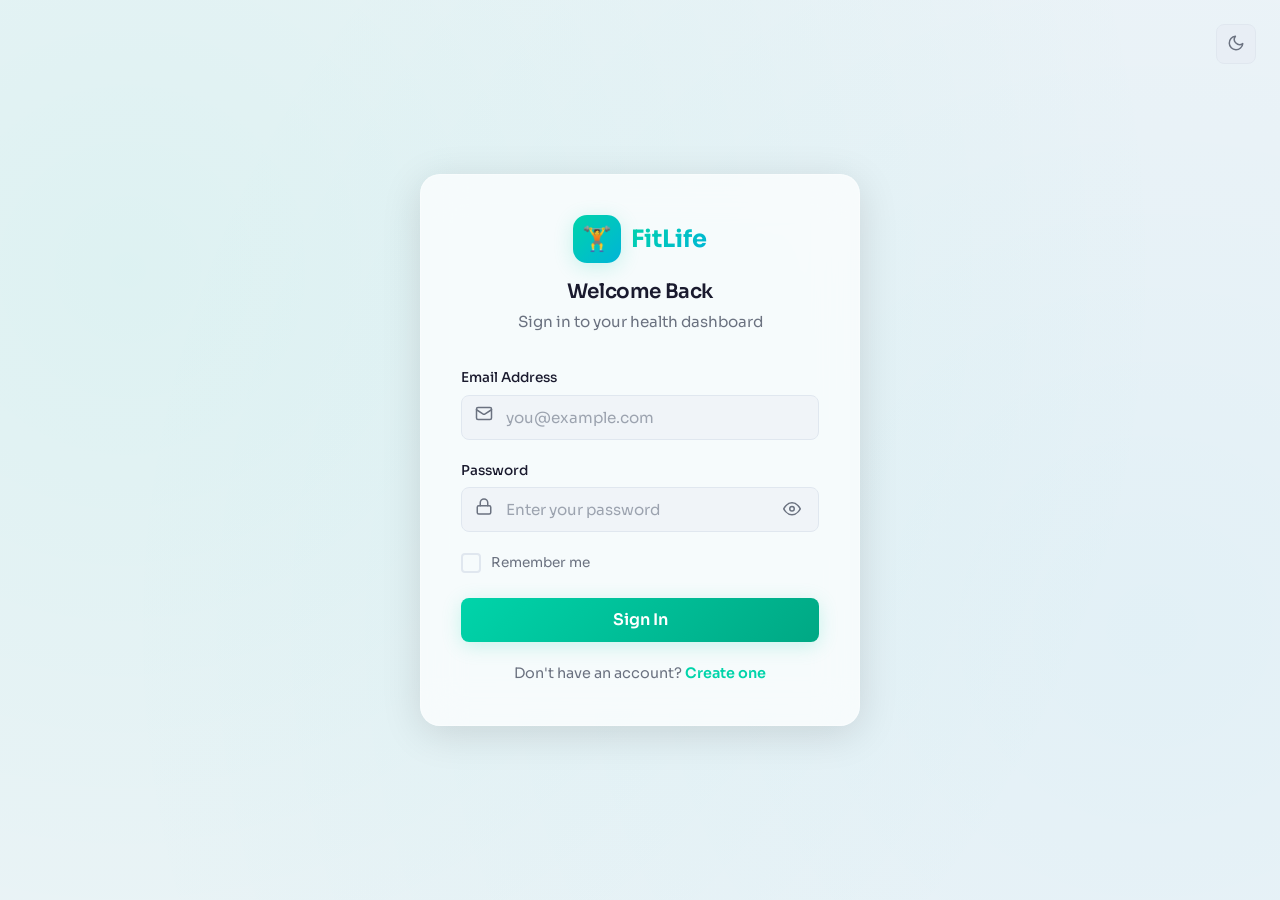
==== ai-planner.html @ e1210d62 "Add FitLife frontend app and Render config" ====
<!DOCTYPE html>
<html lang="en">
<head>
  <meta charset="UTF-8">
  <meta name="viewport" content="width=device-width, initial-scale=1.0">
  <meta name="description" content="FitLife AI Diet Planner — Chat with our AI for personalized diet advice with voice support.">
  <title>AI Planner — FitLife</title>

  <link rel="stylesheet" href="css/main.css">
  <link rel="stylesheet" href="css/components.css">
  <link rel="stylesheet" href="css/forms.css">
  <link rel="stylesheet" href="css/dashboard.css">
  <link rel="stylesheet" href="css/animations.css">
  <link rel="stylesheet" href="css/dark-mode.css">
</head>
<body>
  <div id="sidebar-overlay" class="sidebar-overlay"></div>

  <aside id="sidebar" class="sidebar">
    <a href="dashboard.html" class="sidebar-logo"><div class="sidebar-logo-icon">🏋️</div><span class="sidebar-logo-text">FitLife</span></a>
    <nav class="sidebar-nav">
      <span class="nav-section">Main</span>
      <a href="dashboard.html" class="nav-link"><svg width="20" height="20" viewBox="0 0 24 24" fill="none" stroke="currentColor" stroke-width="2" stroke-linecap="round" stroke-linejoin="round"><rect x="3" y="3" width="7" height="7"/><rect x="14" y="3" width="7" height="7"/><rect x="14" y="14" width="7" height="7"/><rect x="3" y="14" width="7" height="7"/></svg><span class="nav-label">Dashboard</span></a>
      <a href="profile.html" class="nav-link"><svg width="20" height="20" viewBox="0 0 24 24" fill="none" stroke="currentColor" stroke-width="2" stroke-linecap="round" stroke-linejoin="round"><path d="M20 21v-2a4 4 0 0 0-4-4H8a4 4 0 0 0-4 4v2"/><circle cx="12" cy="7" r="4"/></svg><span class="nav-label">Health Profile</span></a>
      <span class="nav-section">Tracking</span>
      <a href="tracker.html" class="nav-link"><svg width="20" height="20" viewBox="0 0 24 24" fill="none" stroke="currentColor" stroke-width="2" stroke-linecap="round" stroke-linejoin="round"><path d="M12 20V10"/><path d="M18 20V4"/><path d="M6 20v-4"/></svg><span class="nav-label">Activity Tracker</span></a>
      <a href="food-scanner.html" class="nav-link"><svg width="20" height="20" viewBox="0 0 24 24" fill="none" stroke="currentColor" stroke-width="2" stroke-linecap="round" stroke-linejoin="round"><circle cx="11" cy="11" r="8"/><path d="m21 21-4.35-4.35"/></svg><span class="nav-label">Food Scanner</span></a>
      <a href="workout.html" class="nav-link"><svg width="20" height="20" viewBox="0 0 24 24" fill="none" stroke="currentColor" stroke-width="2" stroke-linecap="round" stroke-linejoin="round"><path d="M14.4 14.4 9.6 9.6"/><path d="M18.657 21.485a2 2 0 1 1-2.829-2.828l-1.767-1.768a2 2 0 1 1-2.829-2.829l-1.767-1.767a2 2 0 1 1-2.829-2.829L4.869 7.697a2 2 0 1 1 2.828-2.829l1.768 1.768a2 2 0 1 1 2.828 2.829l1.768 1.767a2 2 0 1 1 2.828 2.829l1.768 1.767a2 2 0 0 1 0 2.828z"/></svg><span class="nav-label">Workout</span></a>
      <span class="nav-section">Intelligence</span>
      <a href="recommendations.html" class="nav-link"><svg width="20" height="20" viewBox="0 0 24 24" fill="none" stroke="currentColor" stroke-width="2" stroke-linecap="round" stroke-linejoin="round"><polygon points="12 2 15.09 8.26 22 9.27 17 14.14 18.18 21.02 12 17.77 5.82 21.02 7 14.14 2 9.27 8.91 8.26 12 2"/></svg><span class="nav-label">Recommendations</span></a>
      <a href="ai-planner.html" class="nav-link active"><svg width="20" height="20" viewBox="0 0 24 24" fill="none" stroke="currentColor" stroke-width="2" stroke-linecap="round" stroke-linejoin="round"><path d="M12 8V4H8"/><rect x="8" y="2" width="8" height="4" rx="1" ry="1"/><path d="M16 4v4"/><path d="M6 10v10a2 2 0 0 0 2 2h8a2 2 0 0 0 2-2V10"/><path d="M4 10h16"/><path d="M10 14h4"/><path d="M10 18h4"/></svg><span class="nav-label">AI Planner</span></a>
      <a href="progress.html" class="nav-link"><svg width="20" height="20" viewBox="0 0 24 24" fill="none" stroke="currentColor" stroke-width="2" stroke-linecap="round" stroke-linejoin="round"><line x1="12" y1="20" x2="12" y2="10"/><line x1="18" y1="20" x2="18" y2="4"/><line x1="6" y1="20" x2="6" y2="16"/></svg><span class="nav-label">Progress</span></a>
      <span class="nav-section">Connect</span>
      <a href="trainers.html" class="nav-link"><svg width="20" height="20" viewBox="0 0 24 24" fill="none" stroke="currentColor" stroke-width="2" stroke-linecap="round" stroke-linejoin="round"><path d="M16 21v-2a4 4 0 0 0-4-4H6a4 4 0 0 0-4 4v2"/><circle cx="9" cy="7" r="4"/><path d="M22 21v-2a4 4 0 0 0-3-3.87"/><path d="M16 3.13a4 4 0 0 1 0 7.75"/></svg><span class="nav-label">Trainers</span></a>
      <a href="doctors.html" class="nav-link"><svg width="20" height="20" viewBox="0 0 24 24" fill="none" stroke="currentColor" stroke-width="2" stroke-linecap="round" stroke-linejoin="round"><path d="M22 12h-4l-3 9L9 3l-3 9H2"/></svg><span class="nav-label">Doctors</span></a>
      <a href="reminders.html" class="nav-link"><svg width="20" height="20" viewBox="0 0 24 24" fill="none" stroke="currentColor" stroke-width="2" stroke-linecap="round" stroke-linejoin="round"><path d="M6 8a6 6 0 0 1 12 0c0 7 3 9 3 9H3s3-2 3-9"/><path d="M10.3 21a1.94 1.94 0 0 0 3.4 0"/></svg><span class="nav-label">Reminders</span></a>
    </nav>
    <div class="sidebar-user" id="sidebar-user">
      <div class="avatar" id="user-avatar">U</div>
      <div class="sidebar-user-info"><div class="sidebar-user-name" id="user-name">User</div><div class="sidebar-user-email" id="user-email">user@email.com</div></div>
      <button id="logout-btn" class="sidebar-logout" data-tooltip="Logout" aria-label="Logout"><svg width="18" height="18" viewBox="0 0 24 24" fill="none" stroke="currentColor" stroke-width="2" stroke-linecap="round" stroke-linejoin="round"><path d="M9 21H5a2 2 0 0 1-2-2V5a2 2 0 0 1 2-2h4"/><polyline points="16 17 21 12 16 7"/><line x1="21" y1="12" x2="9" y2="12"/></svg></button>
    </div>
  </aside>

  <div class="main-wrap">
    <header class="topbar">
      <div class="topbar-left">
        <button id="hamburger" class="hamburger" aria-label="Toggle menu"><svg width="22" height="22" viewBox="0 0 24 24" fill="none" stroke="currentColor" stroke-width="2" stroke-linecap="round" stroke-linejoin="round"><line x1="3" y1="12" x2="21" y2="12"/><line x1="3" y1="6" x2="21" y2="6"/><line x1="3" y1="18" x2="21" y2="18"/></svg></button>
        <h2 class="topbar-title">🤖 AI Diet Planner</h2>
      </div>
      <div class="topbar-right">
        <label class="checkbox-wrap" style="font-size: 0.85rem; color: var(--text-muted);">
          <input type="checkbox" id="voice-output-toggle">
          <span class="checkmark"></span>
          🔊 Voice Output
        </label>
        <button id="theme-toggle" class="btn-icon" data-tooltip="Dark Mode" aria-label="Toggle theme"><svg width="18" height="18" viewBox="0 0 24 24" fill="none" stroke="currentColor" stroke-width="2" stroke-linecap="round" stroke-linejoin="round"><path d="M21 12.79A9 9 0 1 1 11.21 3 7 7 0 0 0 21 12.79z"/></svg></button>
      </div>
    </header>

    <main class="page-content" style="display: flex; flex-direction: column; height: calc(100vh - 72px);">
      <!-- Chat Messages -->
      <div class="chat-container" id="chat-container" style="flex: 1; overflow-y: auto; padding-bottom: 16px;">
        <!-- Welcome Message -->
        <div class="chat-bubble chat-ai animate-fade-in-up">
          <div class="chat-avatar">🤖</div>
          <div class="chat-content">
            <div class="chat-text">
              Hi! I'm your AI Diet Planner. Ask me anything about nutrition, meal plans, or healthy eating. I can help you create personalized diet plans based on your health profile! 🥗
            </div>
            <div class="chat-time">Just now</div>
          </div>
        </div>
      </div>

      <!-- Typing Indicator -->
      <div class="chat-bubble chat-ai" id="typing-indicator" style="display: none;">
        <div class="chat-avatar">🤖</div>
        <div class="chat-content">
          <div class="typing-dots">
            <span></span><span></span><span></span>
          </div>
        </div>
      </div>

      <!-- Input Area -->
      <div class="chat-input-area">
        <div class="card" style="margin: 0;">
          <div class="card-body" style="display: flex; gap: 12px; align-items: center; padding: 16px 20px;">
            <button id="mic-btn" class="btn-icon" aria-label="Voice input" data-tooltip="Voice Input" style="flex-shrink: 0;">
              <svg width="18" height="18" viewBox="0 0 24 24" fill="none" stroke="currentColor" stroke-width="2" stroke-linecap="round" stroke-linejoin="round"><path d="M12 2a3 3 0 0 0-3 3v7a3 3 0 0 0 6 0V5a3 3 0 0 0-3-3Z"/><path d="M19 10v2a7 7 0 0 1-14 0v-2"/><line x1="12" y1="19" x2="12" y2="22"/></svg>
            </button>
            <input type="text" id="chat-input" class="form-input" placeholder="Ask about diet plans, nutrition, or healthy meals..." style="flex: 1; margin: 0;">
            <button id="send-btn" class="btn btn-primary btn-sm" style="flex-shrink: 0;">
              <svg width="16" height="16" viewBox="0 0 24 24" fill="none" stroke="currentColor" stroke-width="2" stroke-linecap="round" stroke-linejoin="round"><line x1="22" y1="2" x2="11" y2="13"/><polygon points="22 2 15 22 11 13 2 9 22 2"/></svg>
              Send
            </button>
          </div>
        </div>
      </div>
    </main>
  </div>

  <script src="js/config.js"></script>
  <script src="js/auth-guard.js"></script>
  <script src="js/utils.js"></script>
  <script src="js/toast.js"></script>
  <script src="js/api.js"></script>
  <script src="js/dark-mode.js"></script>
  <script src="js/dashboard.js"></script>
  <script src="js/ai-planner.js"></script>
</body>
</html>
---- css/main.css ----
/* ──────────────────────────────────────────────────
   main.css — Global Design Tokens, Reset, Typography
   ────────────────────────────────────────────────── */

/* ─── Google Fonts ─── */
@import url('https://fonts.googleapis.com/css2?family=Sora:wght@300;400;500;600;700&family=DM+Mono:wght@400;500&display=swap');

/* ─── CSS Variables (Light Mode) ─── */
:root {
  /* Core Colors */
  --bg:             #f0f4f8;
  --bg-alt:         #e8eef5;
  --card:           #ffffff;
  --card-hover:     #f8fbff;
  --text:           #1a1a2e;
  --text-muted:     #6b7280;
  --text-light:     #9ca3af;

  /* Accent Colors */
  --accent:         #00d4aa;
  --accent-hover:   #00b894;
  --accent-dark:    #00a884;
  --accent-glow:    rgba(0, 212, 170, 0.25);
  --accent-subtle:  rgba(0, 212, 170, 0.08);

  /* Semantic Colors */
  --danger:         #ff6b6b;
  --danger-bg:      rgba(255, 107, 107, 0.1);
  --warning:        #ffd93d;
  --warning-bg:     rgba(255, 217, 61, 0.1);
  --success:        #6bcb77;
  --success-bg:     rgba(107, 203, 119, 0.1);
  --info:           #4ea8de;
  --info-bg:        rgba(78, 168, 222, 0.1);

  /* Borders & Shadows */
  --border:         #e0e7ef;
  --border-light:   #f0f3f7;
  --shadow-sm:      0 2px 8px rgba(0, 0, 0, 0.04);
  --shadow:         0 4px 24px rgba(0, 0, 0, 0.07);
  --shadow-lg:      0 8px 40px rgba(0, 0, 0, 0.12);
  --shadow-accent:  0 4px 20px rgba(0, 212, 170, 0.2);

  /* Glass Effect */
  --glass-bg:       rgba(255, 255, 255, 0.7);
  --glass-border:   rgba(255, 255, 255, 0.3);
  --glass-blur:     12px;

  /* Typography */
  --font-main:      'Sora', -apple-system, BlinkMacSystemFont, 'Segoe UI', Roboto, sans-serif;
  --font-mono:      'DM Mono', 'Fira Code', 'Consolas', monospace;

  /* Spacing */
  --radius:         14px;
  --radius-sm:      8px;
  --radius-lg:      20px;
  --radius-full:    9999px;

  /* Layout */
  --sidebar-w:      260px;
  --sidebar-collapsed-w: 72px;
  --header-h:       64px;
  --page-max-w:     1400px;

  /* Transitions */
  --transition:     all 0.3s cubic-bezier(0.4, 0, 0.2, 1);
  --transition-fast: all 0.15s ease;
  --transition-slow: all 0.5s cubic-bezier(0.4, 0, 0.2, 1);
}

/* ─── Dark Mode Overrides ─── */
[data-theme="dark"] {
  --bg:             #0d0d1a;
  --bg-alt:         #12122a;
  --card:           #1a1a2e;
  --card-hover:     #22223a;
  --text:           #e8eaf6;
  --text-muted:     #8888aa;
  --text-light:     #5a5a7a;
  --border:         #2a2a45;
  --border-light:   #1e1e38;
  --shadow-sm:      0 2px 8px rgba(0, 0, 0, 0.2);
  --shadow:         0 4px 24px rgba(0, 0, 0, 0.4);
  --shadow-lg:      0 8px 40px rgba(0, 0, 0, 0.5);
  --glass-bg:       rgba(26, 26, 46, 0.7);
  --glass-border:   rgba(42, 42, 69, 0.5);
}

/* ─── Reset ─── */
*,
*::before,
*::after {
  box-sizing: border-box;
  margin: 0;
  padding: 0;
}

html {
  scroll-behavior: smooth;
  -webkit-font-smoothing: antialiased;
  -moz-osx-font-smoothing: grayscale;
}

body {
  font-family: var(--font-main);
  background: var(--bg);
  color: var(--text);
  line-height: 1.6;
  font-size: 15px;
  min-height: 100vh;
  overflow-x: hidden;
  transition: background 0.3s ease, color 0.3s ease;
}

/* ─── Typography ─── */
h1, h2, h3, h4, h5, h6 {
  font-weight: 600;
  line-height: 1.3;
  color: var(--text);
}

h1 { font-size: 2rem; letter-spacing: -0.02em; }
h2 { font-size: 1.5rem; letter-spacing: -0.01em; }
h3 { font-size: 1.25rem; }
h4 { font-size: 1.1rem; }
h5 { font-size: 0.95rem; }
h6 { font-size: 0.85rem; text-transform: uppercase; letter-spacing: 0.05em; color: var(--text-muted); }

p {
  color: var(--text-muted);
  line-height: 1.7;
}

a {
  color: var(--accent);
  text-decoration: none;
  transition: var(--transition-fast);
}

a:hover {
  color: var(--accent-hover);
}

strong { font-weight: 600; }

small {
  font-size: 0.85em;
  color: var(--text-muted);
}

code {
  font-family: var(--font-mono);
  font-size: 0.9em;
  background: var(--bg-alt);
  padding: 2px 6px;
  border-radius: 4px;
}

/* ─── Links ─── */
img { max-width: 100%; height: auto; display: block; }
ul, ol { list-style: none; }

/* ─── Selection ─── */
::selection {
  background: var(--accent);
  color: #fff;
}

/* ─── Scrollbar ─── */
::-webkit-scrollbar {
  width: 6px;
  height: 6px;
}

::-webkit-scrollbar-track {
  background: transparent;
}

::-webkit-scrollbar-thumb {
  background: var(--border);
  border-radius: 3px;
}

::-webkit-scrollbar-thumb:hover {
  background: var(--text-muted);
}

/* ─── Utility Classes ─── */
.text-center { text-align: center; }
.text-right { text-align: right; }
.text-muted { color: var(--text-muted) !important; }
.text-accent { color: var(--accent) !important; }
.text-danger { color: var(--danger) !important; }
.text-success { color: var(--success) !important; }
.text-warning { color: var(--warning) !important; }

.font-mono { font-family: var(--font-mono); }
.font-bold { font-weight: 600; }
.font-light { font-weight: 300; }

.mt-1 { margin-top: 8px; }
.mt-2 { margin-top: 16px; }
.mt-3 { margin-top: 24px; }
.mt-4 { margin-top: 32px; }
.mb-1 { margin-bottom: 8px; }
.mb-2 { margin-bottom: 16px; }
.mb-3 { margin-bottom: 24px; }
.mb-4 { margin-bottom: 32px; }

.gap-1 { gap: 8px; }
.gap-2 { gap: 16px; }
.gap-3 { gap: 24px; }

.flex { display: flex; }
.flex-col { flex-direction: column; }
.items-center { align-items: center; }
.justify-between { justify-content: space-between; }
.justify-center { justify-content: center; }
.flex-wrap { flex-wrap: wrap; }
.flex-1 { flex: 1; }

.grid { display: grid; }
.grid-2 { grid-template-columns: repeat(2, 1fr); }
.grid-3 { grid-template-columns: repeat(3, 1fr); }
.grid-4 { grid-template-columns: repeat(4, 1fr); }

.hidden { display: none !important; }
.sr-only {
  position: absolute;
  width: 1px;
  height: 1px;
  overflow: hidden;
  clip: rect(0, 0, 0, 0);
  white-space: nowrap;
  border: 0;
}

/* ─── Focus Visible ─── */
:focus-visible {
  outline: 2px solid var(--accent);
  outline-offset: 2px;
}

/* ─── Responsive Helpers ─── */
@media (max-width: 768px) {
  .hide-mobile { display: none !important; }
  .grid-2, .grid-3, .grid-4 { grid-template-columns: 1fr; }
}

@media (min-width: 769px) {
  .hide-desktop { display: none !important; }
}
---- css/components.css ----
/* ──────────────────────────────────────────────────
   components.css — Reusable UI Components
   ────────────────────────────────────────────────── */

/* ═══════════  CARDS  ═══════════ */
.card {
  background: var(--card);
  border: 1px solid var(--border);
  border-radius: var(--radius);
  box-shadow: var(--shadow-sm);
  transition: var(--transition);
  overflow: hidden;
}

.card:hover {
  box-shadow: var(--shadow);
  border-color: var(--accent);
}

.card-header {
  display: flex;
  align-items: center;
  justify-content: space-between;
  padding: 20px 24px 0;
}

.card-title {
  font-size: 0.85rem;
  font-weight: 500;
  color: var(--text-muted);
  text-transform: uppercase;
  letter-spacing: 0.05em;
}

.card-body {
  padding: 16px 24px 24px;
}

.card-footer {
  padding: 16px 24px;
  border-top: 1px solid var(--border);
  background: var(--bg-alt);
}

/* Stat Card */
.stat-card {
  padding: 24px;
  display: flex;
  flex-direction: column;
  gap: 8px;
}

.stat-card .stat-label {
  font-size: 0.8rem;
  font-weight: 500;
  color: var(--text-muted);
  text-transform: uppercase;
  letter-spacing: 0.05em;
}

.stat-card .stat-value {
  font-size: 2rem;
  font-weight: 700;
  line-height: 1.1;
  background: linear-gradient(135deg, var(--accent), var(--accent-dark));
  -webkit-background-clip: text;
  -webkit-text-fill-color: transparent;
  background-clip: text;
}

.stat-card .stat-sub {
  font-size: 0.85rem;
  color: var(--text-muted);
}

/* Glass Card */
.card-glass {
  background: var(--glass-bg);
  backdrop-filter: blur(var(--glass-blur));
  -webkit-backdrop-filter: blur(var(--glass-blur));
  border: 1px solid var(--glass-border);
}

/* Gradient Card */
.card-gradient {
  background: linear-gradient(135deg, var(--accent) 0%, #00b4d8 100%);
  color: #fff;
  border: none;
}

.card-gradient .stat-value {
  background: none;
  -webkit-text-fill-color: #fff;
  color: #fff;
}

.card-gradient .stat-label,
.card-gradient .stat-sub,
.card-gradient .card-title {
  color: rgba(255, 255, 255, 0.85);
}

/* ═══════════  BUTTONS  ═══════════ */
.btn {
  display: inline-flex;
  align-items: center;
  justify-content: center;
  gap: 8px;
  padding: 12px 24px;
  font-family: var(--font-main);
  font-size: 0.9rem;
  font-weight: 500;
  border: none;
  border-radius: var(--radius-sm);
  cursor: pointer;
  transition: var(--transition);
  white-space: nowrap;
  text-decoration: none;
  line-height: 1;
  position: relative;
  overflow: hidden;
}

.btn:active {
  transform: scale(0.97);
}

.btn:disabled {
  opacity: 0.6;
  cursor: not-allowed;
  transform: none;
}

/* Primary */
.btn-primary {
  background: linear-gradient(135deg, var(--accent) 0%, var(--accent-dark) 100%);
  color: #fff;
  box-shadow: var(--shadow-accent);
}

.btn-primary:hover:not(:disabled) {
  box-shadow: 0 6px 28px rgba(0, 212, 170, 0.35);
  transform: translateY(-2px);
}

/* Ghost */
.btn-ghost {
  background: transparent;
  color: var(--text);
  border: 1px solid var(--border);
}

.btn-ghost:hover:not(:disabled) {
  background: var(--bg-alt);
  border-color: var(--accent);
  color: var(--accent);
}

/* Danger */
.btn-danger {
  background: var(--danger);
  color: #fff;
}

.btn-danger:hover:not(:disabled) {
  background: #e55a5a;
  transform: translateY(-2px);
}

/* Success */
.btn-success {
  background: var(--success);
  color: #fff;
}

/* Outline */
.btn-outline {
  background: transparent;
  color: var(--accent);
  border: 1.5px solid var(--accent);
}

.btn-outline:hover:not(:disabled) {
  background: var(--accent);
  color: #fff;
}

/* Icon Button */
.btn-icon {
  width: 40px;
  height: 40px;
  padding: 0;
  border-radius: var(--radius-sm);
  background: var(--bg-alt);
  color: var(--text-muted);
  border: 1px solid var(--border);
}

.btn-icon:hover:not(:disabled) {
  background: var(--accent);
  color: #fff;
  border-color: var(--accent);
}

.btn-icon svg {
  width: 18px;
  height: 18px;
}

/* Small */
.btn-sm {
  padding: 8px 16px;
  font-size: 0.8rem;
  border-radius: 6px;
}

/* Large */
.btn-lg {
  padding: 16px 32px;
  font-size: 1rem;
}

/* Full Width */
.btn-block {
  width: 100%;
}

/* ═══════════  BADGES  ═══════════ */
.badge {
  display: inline-flex;
  align-items: center;
  gap: 4px;
  padding: 4px 10px;
  font-size: 0.75rem;
  font-weight: 600;
  border-radius: var(--radius-full);
  text-transform: uppercase;
  letter-spacing: 0.03em;
}

.badge-accent {
  background: var(--accent-subtle);
  color: var(--accent);
}

.badge-danger {
  background: var(--danger-bg);
  color: var(--danger);
}

.badge-warning {
  background: var(--warning-bg);
  color: #b8860b;
}

.badge-success {
  background: var(--success-bg);
  color: #2d8b48;
}

.badge-info {
  background: var(--info-bg);
  color: var(--info);
}

[data-theme="dark"] .badge-warning {
  color: var(--warning);
}

[data-theme="dark"] .badge-success {
  color: var(--success);
}

/* ═══════════  PROGRESS BAR  ═══════════ */
.progress-wrap {
  width: 100%;
  height: 10px;
  background: var(--bg-alt);
  border-radius: var(--radius-full);
  overflow: hidden;
}

.progress-bar {
  height: 100%;
  background: linear-gradient(90deg, var(--accent), var(--accent-dark));
  border-radius: var(--radius-full);
  transition: width 0.8s cubic-bezier(0.4, 0, 0.2, 1);
  animation: progressFill 0.8s ease;
}

.progress-bar-danger {
  background: linear-gradient(90deg, var(--danger), #e55a5a);
}

.progress-bar-warning {
  background: linear-gradient(90deg, var(--warning), #e6c235);
}

.progress-label {
  display: flex;
  justify-content: space-between;
  font-size: 0.85rem;
  color: var(--text-muted);
  margin-top: 6px;
}

/* ═══════════  TOAST  ═══════════ */
.toast-container {
  position: fixed;
  bottom: 24px;
  right: 24px;
  display: flex;
  flex-direction: column;
  gap: 10px;
  z-index: 10000;
  pointer-events: none;
}

.toast {
  background: var(--card);
  border: 1px solid var(--border);
  border-radius: var(--radius-sm);
  padding: 14px 20px;
  display: flex;
  align-items: center;
  gap: 10px;
  box-shadow: var(--shadow-lg);
  transform: translateX(120%);
  opacity: 0;
  transition: all 0.4s cubic-bezier(0.4, 0, 0.2, 1);
  pointer-events: auto;
  max-width: 380px;
  font-size: 0.9rem;
}

.toast.show {
  transform: translateX(0);
  opacity: 1;
}

.toast-icon {
  font-size: 1.2rem;
  flex-shrink: 0;
}

.toast-msg {
  flex: 1;
  color: var(--text);
}

.toast-success { border-left: 4px solid var(--success); }
.toast-error   { border-left: 4px solid var(--danger); }
.toast-warning { border-left: 4px solid var(--warning); }
.toast-info    { border-left: 4px solid var(--info); }

/* ═══════════  MODAL  ═══════════ */
.modal-overlay {
  position: fixed;
  inset: 0;
  background: rgba(0, 0, 0, 0.5);
  backdrop-filter: blur(4px);
  display: flex;
  align-items: center;
  justify-content: center;
  z-index: 5000;
  opacity: 0;
  pointer-events: none;
  transition: opacity 0.3s ease;
}

.modal-overlay.active {
  opacity: 1;
  pointer-events: auto;
}

.modal {
  background: var(--card);
  border-radius: var(--radius-lg);
  box-shadow: var(--shadow-lg);
  width: 90%;
  max-width: 500px;
  max-height: 80vh;
  overflow-y: auto;
  transform: scale(0.9);
  transition: transform 0.3s ease;
}

.modal-overlay.active .modal {
  transform: scale(1);
}

.modal-header {
  display: flex;
  align-items: center;
  justify-content: space-between;
  padding: 24px 24px 0;
}

.modal-body {
  padding: 24px;
}

.modal-footer {
  padding: 16px 24px;
  border-top: 1px solid var(--border);
  display: flex;
  justify-content: flex-end;
  gap: 12px;
}

/* ═══════════  TABS  ═══════════ */
.tab-bar {
  display: flex;
  gap: 4px;
  background: var(--bg-alt);
  border-radius: var(--radius-sm);
  padding: 4px;
  overflow-x: auto;
}

.tab-btn {
  flex: 1;
  padding: 10px 16px;
  border: none;
  background: transparent;
  color: var(--text-muted);
  font-family: var(--font-main);
  font-size: 0.85rem;
  font-weight: 500;
  border-radius: 6px;
  cursor: pointer;
  transition: var(--transition-fast);
  white-space: nowrap;
}

.tab-btn:hover {
  color: var(--text);
}

.tab-btn.active {
  background: var(--card);
  color: var(--accent);
  box-shadow: var(--shadow-sm);
}

.tab-content {
  display: none;
  animation: fadeIn 0.3s ease;
}

.tab-content.active {
  display: block;
}

/* ═══════════  AVATAR  ═══════════ */
.avatar {
  width: 40px;
  height: 40px;
  border-radius: 50%;
  background: linear-gradient(135deg, var(--accent), #00b4d8);
  color: #fff;
  display: flex;
  align-items: center;
  justify-content: center;
  font-weight: 600;
  font-size: 0.9rem;
  flex-shrink: 0;
}

.avatar-sm { width: 32px; height: 32px; font-size: 0.75rem; }
.avatar-lg { width: 56px; height: 56px; font-size: 1.2rem; }

/* ═══════════  EMPTY STATE  ═══════════ */
.empty-state {
  display: flex;
  flex-direction: column;
  align-items: center;
  justify-content: center;
  padding: 48px 24px;
  text-align: center;
  color: var(--text-muted);
}

.empty-state-icon {
  font-size: 3rem;
  margin-bottom: 16px;
  opacity: 0.5;
}

.empty-state-title {
  font-size: 1.1rem;
  font-weight: 600;
  color: var(--text);
  margin-bottom: 8px;
}

.empty-state-text {
  max-width: 360px;
  font-size: 0.9rem;
  line-height: 1.6;
}

/* ═══════════  DIVIDER  ═══════════ */
.divider {
  display: flex;
  align-items: center;
  gap: 16px;
  color: var(--text-muted);
  font-size: 0.85rem;
  margin: 24px 0;
}

.divider::before,
.divider::after {
  content: '';
  flex: 1;
  height: 1px;
  background: var(--border);
}

/* ═══════════  TOOLTIP  ═══════════ */
[data-tooltip] {
  position: relative;
}

[data-tooltip]::after {
  content: attr(data-tooltip);
  position: absolute;
  bottom: calc(100% + 8px);
  left: 50%;
  transform: translateX(-50%) translateY(4px);
  padding: 6px 12px;
  background: var(--text);
  color: var(--bg);
  font-size: 0.75rem;
  border-radius: 6px;
  white-space: nowrap;
  opacity: 0;
  pointer-events: none;
  transition: all 0.2s ease;
}

[data-tooltip]:hover::after {
  opacity: 1;
  transform: translateX(-50%) translateY(0);
}

/* ═══════════  TAG  ═══════════ */
.tag {
  display: inline-flex;
  align-items: center;
  gap: 4px;
  padding: 4px 12px;
  background: var(--bg-alt);
  color: var(--text-muted);
  font-size: 0.8rem;
  border-radius: var(--radius-full);
  border: 1px solid var(--border);
}

.tag-accent {
  background: var(--accent-subtle);
  color: var(--accent);
  border-color: transparent;
}

/* ═══════════  RESPONSIVE ═══════════ */
@media (max-width: 480px) {
  .toast-container {
    left: 16px;
    right: 16px;
    bottom: 16px;
  }

  .toast {
    max-width: none;
  }

  .modal {
    width: 95%;
    max-height: 85vh;
  }
}

/* ═══════════  LOG ITEMS (Tracker)  ═══════════ */
.log-item {
  display: flex;
  align-items: center;
  gap: 16px;
  padding: 14px 0;
  border-bottom: 1px solid var(--border);
}

.log-item:last-child {
  border-bottom: none;
}

.log-item-icon {
  font-size: 1.4rem;
  flex-shrink: 0;
  width: 40px;
  height: 40px;
  display: flex;
  align-items: center;
  justify-content: center;
  background: var(--bg-alt);
  border-radius: var(--radius-sm);
}

.log-item-info {
  flex: 1;
}

.log-item-title {
  font-weight: 600;
  color: var(--text);
  font-size: 0.95rem;
}

.log-item-meta {
  font-size: 0.8rem;
  color: var(--text-muted);
  margin-top: 2px;
}

/* ═══════════  DIET GRID (Recommendations)  ═══════════ */
.diet-grid {
  display: grid;
  grid-template-columns: repeat(auto-fill, minmax(280px, 1fr));
  gap: 16px;
}

.diet-card {
  border: 1px solid var(--border);
}

/* ═══════════  WORKOUT WEEK GRID  ═══════════ */
.workout-week-grid {
  display: grid;
  grid-template-columns: repeat(auto-fill, minmax(200px, 1fr));
  gap: 12px;
}

.workout-day-card {
  border: 1px solid var(--border);
}

.workout-day-card.card-today {
  border-color: var(--accent);
  box-shadow: 0 0 0 2px var(--accent-subtle);
}

.exercise-list {
  display: flex;
  flex-direction: column;
  gap: 8px;
}

.exercise-item {
  padding: 8px 12px;
  background: var(--bg-alt);
  border-radius: 6px;
  border-left: 3px solid var(--accent);
}

/* ═══════════  TIPS  ═══════════ */
.tips-grid {
  display: flex;
  flex-direction: column;
  gap: 12px;
}

.tip-item {
  display: flex;
  align-items: flex-start;
  gap: 12px;
  padding: 12px 16px;
  background: var(--bg-alt);
  border-radius: var(--radius-sm);
  border-left: 3px solid var(--accent);
}

.tip-icon {
  font-size: 1.2rem;
  flex-shrink: 0;
}

.tip-text {
  font-size: 0.9rem;
  color: var(--text);
  line-height: 1.6;
}

/* ═══════════  CHAT INTERFACE (AI Planner)  ═══════════ */
.chat-container {
  display: flex;
  flex-direction: column;
  gap: 16px;
  padding: 16px 0;
}

.chat-bubble {
  display: flex;
  gap: 12px;
  max-width: 85%;
  align-items: flex-start;
}

.chat-bubble.chat-user {
  align-self: flex-end;
  flex-direction: row-reverse;
}

.chat-bubble.chat-ai {
  align-self: flex-start;
}

.chat-avatar {
  width: 36px;
  height: 36px;
  border-radius: 50%;
  background: linear-gradient(135deg, var(--accent), #00b4d8);
  display: flex;
  align-items: center;
  justify-content: center;
  font-size: 1.1rem;
  flex-shrink: 0;
}

.chat-avatar-user {
  width: 36px;
  height: 36px;
  border-radius: 50%;
  background: linear-gradient(135deg, #7c5cfc, #00b4d8);
  color: #fff;
  display: flex;
  align-items: center;
  justify-content: center;
  font-weight: 600;
  font-size: 0.9rem;
  flex-shrink: 0;
}

.chat-content {
  background: var(--card);
  border: 1px solid var(--border);
  border-radius: 16px 16px 16px 4px;
  padding: 12px 16px;
  box-shadow: var(--shadow-sm);
}

.chat-content-user {
  background: linear-gradient(135deg, var(--accent) 0%, var(--accent-dark) 100%);
  border: none;
  border-radius: 16px 16px 4px 16px;
  color: #fff;
}

.chat-content-user .chat-text {
  color: #fff;
}

.chat-content-user .chat-time {
  color: rgba(255, 255, 255, 0.7);
}

.chat-text {
  font-size: 0.9rem;
  line-height: 1.6;
  color: var(--text);
  word-wrap: break-word;
}

.chat-text ul {
  margin: 8px 0;
  padding-left: 20px;
}

.chat-text li {
  margin-bottom: 4px;
}

.chat-time {
  font-size: 0.7rem;
  color: var(--text-muted);
  margin-top: 6px;
}

.chat-input-area {
  flex-shrink: 0;
  padding-top: 8px;
}

/* Typing Dots */
.typing-dots {
  display: flex;
  gap: 4px;
  padding: 4px 0;
}

.typing-dots span {
  width: 8px;
  height: 8px;
  background: var(--text-muted);
  border-radius: 50%;
  animation: typingBounce 1.4s infinite ease-in-out;
}

.typing-dots span:nth-child(2) { animation-delay: 0.2s; }
.typing-dots span:nth-child(3) { animation-delay: 0.4s; }

@keyframes typingBounce {
  0%, 80%, 100% { transform: scale(0.6); opacity: 0.4; }
  40% { transform: scale(1); opacity: 1; }
}

/* ═══════════  REMINDERS  ═══════════ */
.reminder-item {
  display: flex;
  align-items: center;
  justify-content: space-between;
  gap: 16px;
  padding: 16px 0;
  border-bottom: 1px solid var(--border);
}

.reminder-item:last-child {
  border-bottom: none;
}

.reminder-item-left {
  display: flex;
  align-items: center;
  gap: 16px;
  flex: 1;
  min-width: 0;
}

.reminder-icon {
  font-size: 1.5rem;
  flex-shrink: 0;
  width: 44px;
  height: 44px;
  display: flex;
  align-items: center;
  justify-content: center;
  background: var(--bg-alt);
  border-radius: var(--radius-sm);
}

.reminder-info {
  flex: 1;
  min-width: 0;
}

.reminder-message {
  font-weight: 600;
  color: var(--text);
  font-size: 0.95rem;
  margin-bottom: 6px;
}

.reminder-meta {
  display: flex;
  align-items: center;
  gap: 8px;
  flex-wrap: wrap;
  font-size: 0.8rem;
}

/* ═══════════  PAGE HEADER  ═══════════ */
.page-header {
  display: flex;
  align-items: center;
  justify-content: space-between;
  margin-bottom: 24px;
  flex-wrap: wrap;
  gap: 16px;
}

.page-title {
  font-size: 1.5rem;
  font-weight: 700;
  color: var(--text);
}

.page-subtitle {
  font-size: 0.9rem;
  color: var(--text-muted);
  margin-top: 4px;
}

/* ═══════════  GRID HELPERS  ═══════════ */
.grid {
  display: grid;
  gap: 16px;
}

.grid-2 { grid-template-columns: repeat(2, 1fr); }
.grid-3 { grid-template-columns: repeat(3, 1fr); }
.grid-4 { grid-template-columns: repeat(4, 1fr); }

.card-grid { display: grid; gap: 16px; }
.card-grid-2 { grid-template-columns: repeat(2, 1fr); }
.card-grid-3 { grid-template-columns: repeat(3, 1fr); }
.card-grid-4 { grid-template-columns: repeat(4, 1fr); }

/* ═══════════  UTILITY HELPERS  ═══════════ */
.flex { display: flex; }
.flex-wrap { flex-wrap: wrap; }
.items-center { align-items: center; }
.gap-2 { gap: 12px; }
.gap-3 { gap: 16px; }
.mb-1 { margin-bottom: 8px; }
.mb-2 { margin-bottom: 16px; }
.mb-3 { margin-bottom: 24px; }
.mt-2 { margin-top: 16px; }
.text-center { text-align: center; }
.text-muted { color: var(--text-muted); }

/* ═══════════  FOOD RESULT HOVER  ═══════════ */
.food-result-item:hover {
  background: var(--bg-alt);
}

.food-result-item:last-child {
  border-bottom: none;
}

/* ═══════════  RESPONSIVE GRIDS  ═══════════ */
@media (max-width: 1024px) {
  .card-grid-4 { grid-template-columns: repeat(2, 1fr); }
  .card-grid-3 { grid-template-columns: repeat(2, 1fr); }
  .grid-4 { grid-template-columns: repeat(2, 1fr); }
  .grid-3 { grid-template-columns: repeat(2, 1fr); }
}

@media (max-width: 768px) {
  .card-grid-2 { grid-template-columns: 1fr; }
  .card-grid-3 { grid-template-columns: 1fr; }
  .card-grid-4 { grid-template-columns: repeat(2, 1fr); }
  .grid-2 { grid-template-columns: 1fr; }
  .grid-3 { grid-template-columns: 1fr; }
  .grid-4 { grid-template-columns: repeat(2, 1fr); }
  .workout-week-grid { grid-template-columns: repeat(2, 1fr); }
  .diet-grid { grid-template-columns: 1fr; }
  .chat-bubble { max-width: 95%; }
}

@media (max-width: 480px) {
  .card-grid-4 { grid-template-columns: 1fr; }
  .grid-4 { grid-template-columns: 1fr; }
  .workout-week-grid { grid-template-columns: 1fr; }
}
---- css/forms.css ----
/* ──────────────────────────────────────────────────
   forms.css — Form Input Styles
   ────────────────────────────────────────────────── */

/* ═══════════  INPUT GROUP  ═══════════ */
.form-group {
  display: flex;
  flex-direction: column;
  gap: 6px;
  margin-bottom: 20px;
}

.form-label {
  font-size: 0.85rem;
  font-weight: 500;
  color: var(--text);
}

.form-label .required {
  color: var(--danger);
  margin-left: 2px;
}

.form-input {
  width: 100%;
  padding: 12px 16px;
  font-family: var(--font-main);
  font-size: 0.95rem;
  color: var(--text);
  background: var(--bg);
  border: 1.5px solid var(--border);
  border-radius: var(--radius-sm);
  transition: var(--transition);
  outline: none;
}

.form-input::placeholder {
  color: var(--text-light);
}

.form-input:focus {
  border-color: var(--accent);
  box-shadow: 0 0 0 3px var(--accent-glow);
  background: var(--card);
}

.form-input:disabled {
  opacity: 0.6;
  cursor: not-allowed;
}

/* ─── Error State ─── */
.form-input.input-error {
  border-color: var(--danger);
  box-shadow: 0 0 0 3px var(--danger-bg);
}

.form-error {
  font-size: 0.8rem;
  color: var(--danger);
  display: none;
  margin-top: 2px;
}

.form-error.visible {
  display: block;
}

.form-hint {
  font-size: 0.8rem;
  color: var(--text-muted);
}

/* ═══════════  INPUT WITH ICON  ═══════════ */
.input-icon-wrap {
  position: relative;
}

.input-icon-wrap .form-input {
  padding-left: 44px;
}

.input-icon-wrap .input-icon {
  position: absolute;
  left: 14px;
  top: 50%;
  transform: translateY(-50%);
  color: var(--text-muted);
  pointer-events: none;
  transition: color 0.2s ease;
}

.input-icon-wrap .form-input:focus ~ .input-icon,
.input-icon-wrap .form-input:focus + .input-icon {
  color: var(--accent);
}

.input-icon-wrap .input-icon svg {
  width: 18px;
  height: 18px;
}

/* ─── Password Toggle ─── */
.input-toggle-wrap {
  position: relative;
}

.input-toggle-wrap .form-input {
  padding-right: 44px;
}

.password-toggle {
  position: absolute;
  right: 14px;
  top: 50%;
  transform: translateY(-50%);
  background: none;
  border: none;
  color: var(--text-muted);
  cursor: pointer;
  padding: 4px;
  line-height: 1;
  transition: color 0.2s ease;
}

.password-toggle:hover {
  color: var(--accent);
}

/* ═══════════  TEXTAREA  ═══════════ */
.form-textarea {
  width: 100%;
  padding: 12px 16px;
  font-family: var(--font-main);
  font-size: 0.95rem;
  color: var(--text);
  background: var(--bg);
  border: 1.5px solid var(--border);
  border-radius: var(--radius-sm);
  transition: var(--transition);
  outline: none;
  resize: vertical;
  min-height: 80px;
}

.form-textarea:focus {
  border-color: var(--accent);
  box-shadow: 0 0 0 3px var(--accent-glow);
  background: var(--card);
}

/* ═══════════  SELECT  ═══════════ */
.form-select {
  width: 100%;
  padding: 12px 16px;
  font-family: var(--font-main);
  font-size: 0.95rem;
  color: var(--text);
  background: var(--bg);
  border: 1.5px solid var(--border);
  border-radius: var(--radius-sm);
  transition: var(--transition);
  outline: none;
  cursor: pointer;
  appearance: none;
  background-image: url("data:image/svg+xml,%3Csvg xmlns='http://www.w3.org/2000/svg' width='12' height='12' viewBox='0 0 24 24' fill='none' stroke='%236b7280' stroke-width='2' stroke-linecap='round' stroke-linejoin='round'%3E%3Cpath d='m6 9 6 6 6-6'/%3E%3C/svg%3E");
  background-repeat: no-repeat;
  background-position: right 14px center;
  padding-right: 40px;
}

.form-select:focus {
  border-color: var(--accent);
  box-shadow: 0 0 0 3px var(--accent-glow);
}

/* ═══════════  RADIO / CHECKBOX CARDS  ═══════════ */
.radio-cards {
  display: grid;
  gap: 12px;
}

.radio-cards-2 { grid-template-columns: repeat(2, 1fr); }
.radio-cards-3 { grid-template-columns: repeat(3, 1fr); }
.radio-cards-4 { grid-template-columns: repeat(4, 1fr); }
.radio-cards-5 { grid-template-columns: repeat(5, 1fr); }

.radio-card {
  position: relative;
}

.radio-card input {
  position: absolute;
  opacity: 0;
  width: 0;
  height: 0;
}

.radio-card-label {
  display: flex;
  flex-direction: column;
  align-items: center;
  justify-content: center;
  gap: 8px;
  padding: 20px 12px;
  background: var(--card);
  border: 2px solid var(--border);
  border-radius: var(--radius);
  cursor: pointer;
  transition: var(--transition);
  text-align: center;
}

.radio-card-label:hover {
  border-color: var(--accent);
  background: var(--accent-subtle);
}

.radio-card input:checked + .radio-card-label {
  border-color: var(--accent);
  background: var(--accent-subtle);
  box-shadow: 0 0 0 3px var(--accent-glow);
}

.radio-card-icon {
  font-size: 1.8rem;
}

.radio-card-text {
  font-size: 0.85rem;
  font-weight: 500;
  color: var(--text);
}

.radio-card-sub {
  font-size: 0.75rem;
  color: var(--text-muted);
}

/* ═══════════  RANGE SLIDER  ═══════════ */
.range-wrap {
  display: flex;
  flex-direction: column;
  gap: 8px;
}

.range-value {
  font-size: 1.5rem;
  font-weight: 700;
  color: var(--accent);
  text-align: center;
  font-family: var(--font-mono);
}

.form-range {
  -webkit-appearance: none;
  width: 100%;
  height: 6px;
  background: var(--bg-alt);
  border-radius: 3px;
  outline: none;
  transition: background 0.2s ease;
}

.form-range::-webkit-slider-thumb {
  -webkit-appearance: none;
  width: 22px;
  height: 22px;
  border-radius: 50%;
  background: var(--accent);
  cursor: pointer;
  box-shadow: 0 2px 8px rgba(0, 212, 170, 0.3);
  transition: transform 0.2s ease;
}

.form-range::-webkit-slider-thumb:hover {
  transform: scale(1.2);
}

.form-range::-moz-range-thumb {
  width: 22px;
  height: 22px;
  border-radius: 50%;
  background: var(--accent);
  cursor: pointer;
  border: none;
  box-shadow: 0 2px 8px rgba(0, 212, 170, 0.3);
}

.range-labels {
  display: flex;
  justify-content: space-between;
  font-size: 0.75rem;
  color: var(--text-muted);
}

/* ═══════════  PASSWORD STRENGTH  ═══════════ */
.password-strength {
  display: flex;
  gap: 4px;
  margin-top: 4px;
}

.strength-segment {
  flex: 1;
  height: 4px;
  background: var(--border);
  border-radius: 2px;
  transition: background 0.3s ease;
}

.strength-segment.active-weak    { background: var(--danger); }
.strength-segment.active-fair    { background: var(--warning); }
.strength-segment.active-strong  { background: #90be6d; }
.strength-segment.active-vstrong { background: var(--success); }

.strength-text {
  font-size: 0.75rem;
  font-weight: 500;
  margin-top: 4px;
}

/* ═══════════  CHECKBOX / TOGGLE  ═══════════ */
.checkbox-wrap {
  display: flex;
  align-items: center;
  gap: 10px;
  cursor: pointer;
}

.checkbox-wrap input[type="checkbox"] {
  display: none;
}

.checkmark {
  width: 20px;
  height: 20px;
  border: 2px solid var(--border);
  border-radius: 4px;
  display: flex;
  align-items: center;
  justify-content: center;
  transition: var(--transition-fast);
  flex-shrink: 0;
}

.checkbox-wrap input:checked + .checkmark {
  background: var(--accent);
  border-color: var(--accent);
}

.checkbox-wrap input:checked + .checkmark::after {
  content: '✓';
  color: #fff;
  font-size: 0.7rem;
  font-weight: 700;
}

/* Toggle Switch */
.toggle-wrap {
  display: flex;
  align-items: center;
  gap: 10px;
  cursor: pointer;
}

.toggle-wrap input {
  display: none;
}

.toggle-track {
  width: 44px;
  height: 24px;
  background: var(--border);
  border-radius: 12px;
  position: relative;
  transition: background 0.3s ease;
  flex-shrink: 0;
}

.toggle-track::after {
  content: '';
  width: 18px;
  height: 18px;
  background: #fff;
  border-radius: 50%;
  position: absolute;
  top: 3px;
  left: 3px;
  transition: transform 0.3s ease;
  box-shadow: 0 1px 4px rgba(0, 0, 0, 0.15);
}

.toggle-wrap input:checked + .toggle-track {
  background: var(--accent);
}

.toggle-wrap input:checked + .toggle-track::after {
  transform: translateX(20px);
}

.toggle-label {
  font-size: 0.9rem;
  color: var(--text);
}

/* ═══════════  STEP FORM  ═══════════ */
.step-indicator {
  display: flex;
  align-items: center;
  justify-content: center;
  gap: 0;
  margin-bottom: 32px;
}

.step-dot {
  width: 36px;
  height: 36px;
  border-radius: 50%;
  background: var(--bg-alt);
  border: 2px solid var(--border);
  display: flex;
  align-items: center;
  justify-content: center;
  font-size: 0.85rem;
  font-weight: 600;
  color: var(--text-muted);
  transition: var(--transition);
  z-index: 1;
}

.step-dot.active {
  background: var(--accent);
  border-color: var(--accent);
  color: #fff;
  box-shadow: 0 0 0 4px var(--accent-glow);
}

.step-dot.done {
  background: var(--success);
  border-color: var(--success);
  color: #fff;
}

.step-line {
  width: 60px;
  height: 2px;
  background: var(--border);
  transition: background 0.3s ease;
}

.step-line.done {
  background: var(--accent);
}

.step-content {
  display: none;
  animation: fadeInUp 0.4s ease;
}

.step-content.active {
  display: block;
}

.step-actions {
  display: flex;
  justify-content: space-between;
  margin-top: 32px;
  padding-top: 20px;
  border-top: 1px solid var(--border);
}

/* ═══════════  SEARCH INPUT  ═══════════ */
.search-wrap {
  display: flex;
  gap: 8px;
}

.search-wrap .form-input {
  flex: 1;
}

/* ═══════════  INLINE FORM  ═══════════ */
.form-inline {
  display: flex;
  align-items: flex-end;
  gap: 12px;
}

.form-inline .form-group {
  margin-bottom: 0;
  flex: 1;
}

/* ═══════════  RESPONSIVE ═══════════ */
@media (max-width: 768px) {
  .radio-cards-3,
  .radio-cards-4,
  .radio-cards-5 {
    grid-template-columns: repeat(2, 1fr);
  }

  .form-inline {
    flex-direction: column;
    align-items: stretch;
  }

  .step-line {
    width: 30px;
  }
}

@media (max-width: 480px) {
  .radio-cards-2,
  .radio-cards-3,
  .radio-cards-4,
  .radio-cards-5 {
    grid-template-columns: 1fr;
  }
}
---- css/dashboard.css ----
/* ──────────────────────────────────────────────────
   dashboard.css — Sidebar, Topbar, Page Layout
   ────────────────────────────────────────────────── */

/* ═══════════  SIDEBAR  ═══════════ */
.sidebar {
  position: fixed;
  top: 0;
  left: 0;
  width: var(--sidebar-w);
  height: 100vh;
  background: var(--card);
  border-right: 1px solid var(--border);
  display: flex;
  flex-direction: column;
  z-index: 100;
  transition: transform 0.3s ease, width 0.3s ease;
  overflow-y: auto;
  overflow-x: hidden;
}

/* Logo */
.sidebar-logo {
  display: flex;
  align-items: center;
  gap: 12px;
  padding: 24px 20px 20px;
  text-decoration: none;
  flex-shrink: 0;
}

.sidebar-logo-icon {
  width: 40px;
  height: 40px;
  background: linear-gradient(135deg, var(--accent), #00b4d8);
  border-radius: 12px;
  display: flex;
  align-items: center;
  justify-content: center;
  font-size: 1.2rem;
  flex-shrink: 0;
  box-shadow: var(--shadow-accent);
}

.sidebar-logo-text {
  font-size: 1.15rem;
  font-weight: 700;
  background: linear-gradient(135deg, var(--accent), #00b4d8);
  -webkit-background-clip: text;
  -webkit-text-fill-color: transparent;
  background-clip: text;
}

/* Nav Links */
.sidebar-nav {
  flex: 1;
  padding: 8px 12px;
  display: flex;
  flex-direction: column;
  gap: 2px;
}

.nav-link {
  display: flex;
  align-items: center;
  gap: 12px;
  padding: 11px 14px;
  color: var(--text-muted);
  border-radius: var(--radius-sm);
  transition: var(--transition-fast);
  text-decoration: none;
  font-size: 0.9rem;
  font-weight: 450;
  position: relative;
}

.nav-link:hover {
  color: var(--text);
  background: var(--bg-alt);
}

.nav-link.active {
  color: var(--accent);
  background: var(--accent-subtle);
  font-weight: 550;
}

.nav-link.active::before {
  content: '';
  position: absolute;
  left: 0;
  top: 50%;
  transform: translateY(-50%);
  width: 3px;
  height: 20px;
  background: var(--accent);
  border-radius: 0 3px 3px 0;
}

.nav-link svg,
.nav-link .nav-icon {
  width: 20px;
  height: 20px;
  flex-shrink: 0;
  opacity: 0.7;
}

.nav-link.active svg,
.nav-link.active .nav-icon {
  opacity: 1;
}

.nav-label {
  white-space: nowrap;
  overflow: hidden;
  text-overflow: ellipsis;
}

.nav-section {
  font-size: 0.7rem;
  font-weight: 600;
  color: var(--text-light);
  text-transform: uppercase;
  letter-spacing: 0.08em;
  padding: 16px 14px 6px;
}

/* User Section */
.sidebar-user {
  padding: 16px 16px 20px;
  border-top: 1px solid var(--border);
  display: flex;
  align-items: center;
  gap: 12px;
  flex-shrink: 0;
}

.sidebar-user-info {
  flex: 1;
  min-width: 0;
}

.sidebar-user-name {
  font-size: 0.85rem;
  font-weight: 600;
  color: var(--text);
  white-space: nowrap;
  overflow: hidden;
  text-overflow: ellipsis;
}

.sidebar-user-email {
  font-size: 0.75rem;
  color: var(--text-muted);
  white-space: nowrap;
  overflow: hidden;
  text-overflow: ellipsis;
}

.sidebar-logout {
  background: none;
  border: none;
  color: var(--text-muted);
  cursor: pointer;
  padding: 6px;
  border-radius: 6px;
  transition: var(--transition-fast);
  flex-shrink: 0;
}

.sidebar-logout:hover {
  color: var(--danger);
  background: var(--danger-bg);
}

/* ═══════════  MAIN WRAP  ═══════════ */
.main-wrap {
  margin-left: var(--sidebar-w);
  min-height: 100vh;
  display: flex;
  flex-direction: column;
  transition: margin-left 0.3s ease;
}

/* ═══════════  TOPBAR  ═══════════ */
.topbar {
  height: var(--header-h);
  background: var(--card);
  border-bottom: 1px solid var(--border);
  display: flex;
  align-items: center;
  justify-content: space-between;
  padding: 0 32px;
  position: sticky;
  top: 0;
  z-index: 50;
  backdrop-filter: blur(10px);
  -webkit-backdrop-filter: blur(10px);
}

.topbar-left {
  display: flex;
  align-items: center;
  gap: 16px;
}

.topbar-title {
  font-size: 1.15rem;
  font-weight: 600;
}

.topbar-right {
  display: flex;
  align-items: center;
  gap: 12px;
}

/* Hamburger */
.hamburger {
  display: none;
  background: none;
  border: none;
  color: var(--text);
  cursor: pointer;
  padding: 8px;
  border-radius: var(--radius-sm);
  transition: var(--transition-fast);
}

.hamburger:hover { background: var(--bg-alt); }
.hamburger svg { width: 22px; height: 22px; }

/* ═══════════  PAGE CONTENT  ═══════════ */
.page-content {
  flex: 1;
  padding: 32px;
  max-width: var(--page-max-w);
  width: 100%;
}

.page-header {
  display: flex;
  align-items: center;
  justify-content: space-between;
  margin-bottom: 28px;
  flex-wrap: wrap;
  gap: 16px;
}

.page-title {
  font-size: 1.5rem;
  font-weight: 700;
}

.page-subtitle {
  color: var(--text-muted);
  font-size: 0.9rem;
  margin-top: 4px;
}

/* ═══════════  CARD GRID  ═══════════ */
.card-grid {
  display: grid;
  gap: 20px;
}

.card-grid-2 { grid-template-columns: repeat(2, 1fr); }
.card-grid-3 { grid-template-columns: repeat(3, 1fr); }
.card-grid-4 { grid-template-columns: repeat(4, 1fr); }

/* ═══════════  SIDEBAR OVERLAY (Mobile) ═══════════ */
.sidebar-overlay {
  display: none;
  position: fixed;
  inset: 0;
  background: rgba(0, 0, 0, 0.5);
  z-index: 99;
  opacity: 0;
  transition: opacity 0.3s ease;
}

.sidebar-overlay.active {
  opacity: 1;
}

/* ═══════════  RESPONSIVE  ═══════════ */
@media (max-width: 1024px) {
  .card-grid-4 { grid-template-columns: repeat(2, 1fr); }
  .card-grid-3 { grid-template-columns: repeat(2, 1fr); }
}

@media (max-width: 768px) {
  .sidebar {
    transform: translateX(-100%);
    box-shadow: var(--shadow-lg);
  }

  .sidebar.open {
    transform: translateX(0);
  }

  .sidebar-overlay {
    display: block;
  }

  .main-wrap {
    margin-left: 0;
  }

  .hamburger {
    display: flex;
  }

  .topbar {
    padding: 0 16px;
  }

  .page-content {
    padding: 20px 16px;
  }

  .card-grid-2,
  .card-grid-3,
  .card-grid-4 {
    grid-template-columns: 1fr;
  }
}
---- css/animations.css ----
/* ──────────────────────────────────────────────────
   animations.css — Keyframes, Transitions, Spinners
   ────────────────────────────────────────────────── */

/* ─── Keyframes ─── */
@keyframes fadeIn {
  from { opacity: 0; }
  to   { opacity: 1; }
}

@keyframes fadeInUp {
  from {
    opacity: 0;
    transform: translateY(20px);
  }
  to {
    opacity: 1;
    transform: translateY(0);
  }
}

@keyframes fadeInDown {
  from {
    opacity: 0;
    transform: translateY(-20px);
  }
  to {
    opacity: 1;
    transform: translateY(0);
  }
}

@keyframes slideInLeft {
  from {
    opacity: 0;
    transform: translateX(-30px);
  }
  to {
    opacity: 1;
    transform: translateX(0);
  }
}

@keyframes slideInRight {
  from {
    opacity: 0;
    transform: translateX(30px);
  }
  to {
    opacity: 1;
    transform: translateX(0);
  }
}

@keyframes scaleIn {
  from {
    opacity: 0;
    transform: scale(0.9);
  }
  to {
    opacity: 1;
    transform: scale(1);
  }
}

@keyframes pulse {
  0%, 100% { opacity: 1; }
  50%      { opacity: 0.5; }
}

@keyframes glow {
  0%, 100% { box-shadow: 0 0 5px var(--accent-glow); }
  50%      { box-shadow: 0 0 20px var(--accent-glow), 0 0 40px rgba(0, 212, 170, 0.1); }
}

@keyframes shimmer {
  0%   { background-position: 200% 0; }
  100% { background-position: -200% 0; }
}

@keyframes spin {
  to { transform: rotate(360deg); }
}

@keyframes bounce {
  0%, 100% { transform: translateY(0); }
  50%      { transform: translateY(-6px); }
}

@keyframes ripple {
  to {
    transform: scale(4);
    opacity: 0;
  }
}

@keyframes progressFill {
  from { width: 0%; }
}

@keyframes float {
  0%, 100% { transform: translateY(0); }
  50%      { transform: translateY(-10px); }
}

@keyframes gradientShift {
  0%   { background-position: 0% 50%; }
  50%  { background-position: 100% 50%; }
  100% { background-position: 0% 50%; }
}

/* ─── Animation Utility Classes ─── */
.animate-fade-in {
  animation: fadeIn 0.4s ease forwards;
}

.animate-fade-in-up {
  animation: fadeInUp 0.5s ease forwards;
}

.animate-fade-in-down {
  animation: fadeInDown 0.5s ease forwards;
}

.animate-slide-in-left {
  animation: slideInLeft 0.5s ease forwards;
}

.animate-slide-in-right {
  animation: slideInRight 0.5s ease forwards;
}

.animate-scale-in {
  animation: scaleIn 0.3s ease forwards;
}

.animate-pulse {
  animation: pulse 2s infinite;
}

.animate-glow {
  animation: glow 2s infinite;
}

.animate-bounce {
  animation: bounce 1s infinite;
}

.animate-float {
  animation: float 3s ease-in-out infinite;
}

/* ─── Stagger Delays ─── */
.delay-1 { animation-delay: 0.1s; }
.delay-2 { animation-delay: 0.2s; }
.delay-3 { animation-delay: 0.3s; }
.delay-4 { animation-delay: 0.4s; }
.delay-5 { animation-delay: 0.5s; }
.delay-6 { animation-delay: 0.6s; }

/* Initially hidden for stagger animations */
[class*="animate-fade-in"],
[class*="animate-slide-in"],
.animate-scale-in {
  opacity: 0;
}

/* ─── Spinner ─── */
.spinner {
  display: inline-block;
  width: 18px;
  height: 18px;
  border: 2px solid var(--border);
  border-top-color: var(--accent);
  border-radius: 50%;
  animation: spin 0.6s linear infinite;
  vertical-align: middle;
}

.spinner-lg {
  width: 32px;
  height: 32px;
  border-width: 3px;
}

.spinner-white {
  border-color: rgba(255, 255, 255, 0.3);
  border-top-color: #fff;
}

/* ─── Page Loading Overlay ─── */
.page-loader {
  position: fixed;
  top: 0;
  left: 0;
  width: 100%;
  height: 100%;
  background: var(--bg);
  display: flex;
  align-items: center;
  justify-content: center;
  z-index: 10000;
  transition: opacity 0.3s ease;
}

.page-loader.fade-out {
  opacity: 0;
  pointer-events: none;
}

/* ─── Skeleton Loader ─── */
.skeleton {
  background: linear-gradient(
    90deg,
    var(--bg-alt) 25%,
    var(--border) 50%,
    var(--bg-alt) 75%
  );
  background-size: 200% 100%;
  animation: shimmer 1.4s infinite;
  border-radius: var(--radius-sm);
}

.skeleton-text {
  height: 14px;
  margin-bottom: 8px;
  border-radius: 4px;
}

.skeleton-text:last-child {
  width: 60%;
}

.skeleton-title {
  height: 22px;
  width: 50%;
  margin-bottom: 12px;
  border-radius: 4px;
}

.skeleton-card {
  height: 120px;
  border-radius: var(--radius);
}

.skeleton-circle {
  width: 48px;
  height: 48px;
  border-radius: 50%;
}

.skeleton-avatar {
  width: 40px;
  height: 40px;
  border-radius: 50%;
}

/* ─── Transition Utilities ─── */
.transition-all {
  transition: var(--transition);
}

.transition-fast {
  transition: var(--transition-fast);
}

.transition-colors {
  transition: color 0.2s ease, background-color 0.2s ease, border-color 0.2s ease;
}

/* ─── Hover Lift ─── */
.hover-lift {
  transition: var(--transition);
}

.hover-lift:hover {
  transform: translateY(-4px);
  box-shadow: var(--shadow-lg);
}

/* ─── Typing Indicator ─── */
.typing-indicator {
  display: flex;
  align-items: center;
  gap: 4px;
  padding: 12px 16px;
}

.typing-indicator span {
  width: 8px;
  height: 8px;
  background: var(--text-muted);
  border-radius: 50%;
  animation: bounce 1.4s infinite;
}

.typing-indicator span:nth-child(2) { animation-delay: 0.2s; }
.typing-indicator span:nth-child(3) { animation-delay: 0.4s; }
---- css/dark-mode.css ----
/* ──────────────────────────────────────────────────
   dark-mode.css — [data-theme="dark"] Overrides
   ────────────────────────────────────────────────── */

/* Most dark mode is handled by CSS variables in main.css.
   This file is for component-specific dark overrides. */

[data-theme="dark"] body {
  color-scheme: dark;
}

/* ─── Form Inputs ─── */
[data-theme="dark"] .form-input,
[data-theme="dark"] .form-textarea,
[data-theme="dark"] .form-select {
  background: var(--bg-alt);
  border-color: var(--border);
  color: var(--text);
}

[data-theme="dark"] .form-input::placeholder,
[data-theme="dark"] .form-textarea::placeholder {
  color: var(--text-light);
}

/* ─── Radio Cards ─── */
[data-theme="dark"] .radio-card-label {
  background: var(--bg-alt);
}

/* ─── Sidebar ─── */
[data-theme="dark"] .sidebar {
  background: var(--card);
  border-color: var(--border);
}

/* ─── Topbar ─── */
[data-theme="dark"] .topbar {
  background: rgba(13, 13, 26, 0.85);
}

/* ─── Chart.js Canvas ─── */
[data-theme="dark"] .chart-card {
  background: var(--card);
}

/* ─── Toast ─── */
[data-theme="dark"] .toast {
  background: var(--card);
  border-color: var(--border);
}

/* ─── Links ─── */
[data-theme="dark"] a:hover {
  color: var(--accent);
}

/* ─── Scrollbar ─── */
[data-theme="dark"] ::-webkit-scrollbar-thumb {
  background: var(--border);
}

[data-theme="dark"] ::-webkit-scrollbar-thumb:hover {
  background: #444466;
}

/* ─── Selection ─── */
[data-theme="dark"] ::selection {
  background: var(--accent);
  color: #0d0d1a;
}

/* ─── Range Slider Track ─── */
[data-theme="dark"] .form-range {
  background: var(--border);
}

/* ─── Tab Bar ─── */
[data-theme="dark"] .tab-bar {
  background: var(--bg);
}

[data-theme="dark"] .tab-btn.active {
  background: var(--card);
}

/* ─── Progress Bar Background ─── */
[data-theme="dark"] .progress-wrap {
  background: var(--border);
}

/* ─── Toggle Track ─── */
[data-theme="dark"] .toggle-track {
  background: var(--border);
}

/* ─── Card Glass ─── */
[data-theme="dark"] .card-glass {
  background: rgba(26, 26, 46, 0.6);
  border-color: var(--border);
}

/* ─── Social Button ─── */
[data-theme="dark"] .social-btn {
  background: var(--bg-alt);
}

/* ─── Step Dot ─── */
[data-theme="dark"] .step-dot {
  background: var(--bg);
}
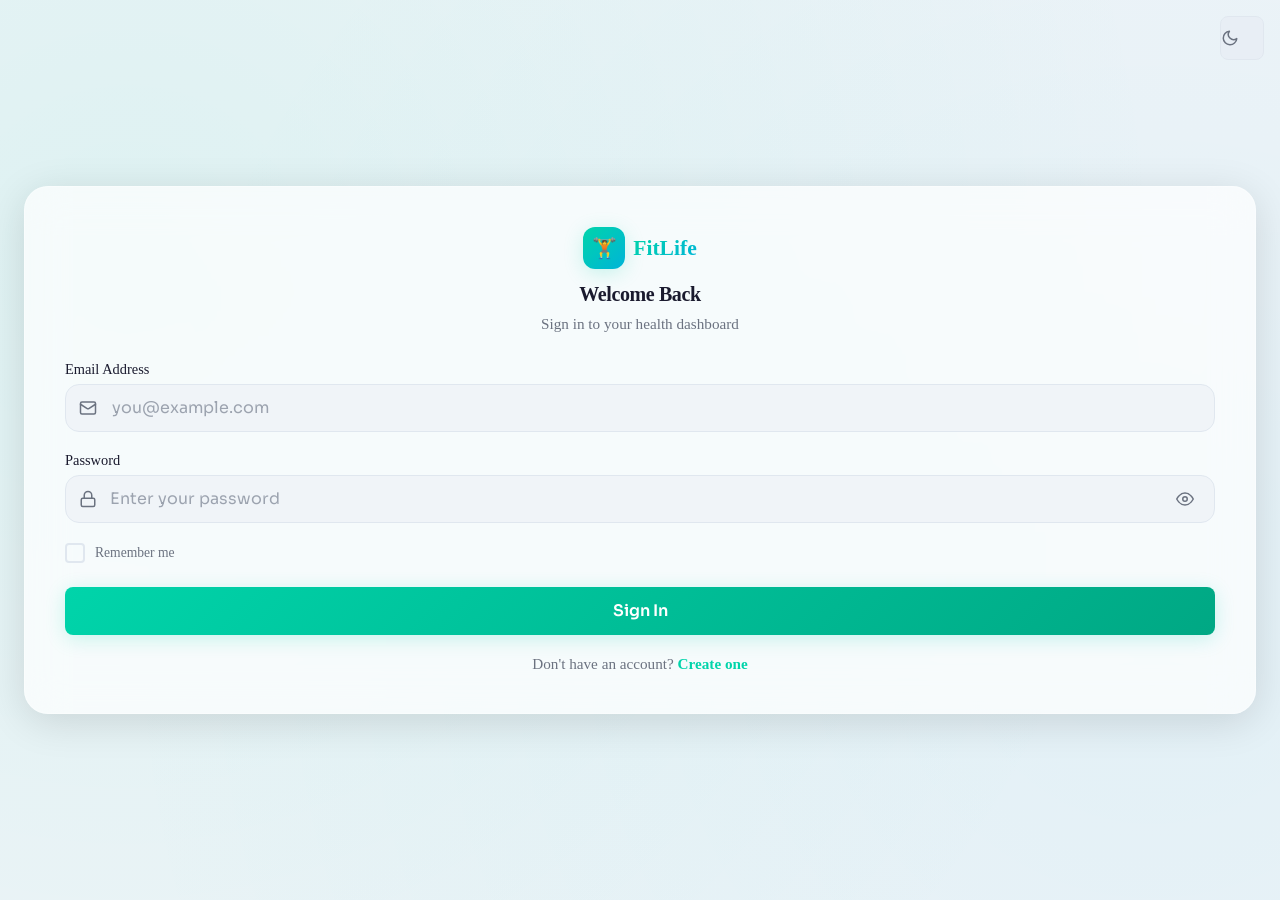
==== commit 6834ef70: "Fix mobile access and internal page navigation" ====
--- a/ai-planner.html
+++ b/ai-planner.html
@@ -107,7 +107,7 @@
   <script src="js/toast.js"></script>
   <script src="js/api.js"></script>
   <script src="js/dark-mode.js"></script>
-  <script src="js/dashboard.js"></script>
+  <script src="js/sidebar.js"></script>
   <script src="js/ai-planner.js"></script>
 </body>
 </html>
--- a/css/main.css
+++ b/css/main.css
@@ -99,6 +99,7 @@
   scroll-behavior: smooth;
   -webkit-font-smoothing: antialiased;
   -moz-osx-font-smoothing: grayscale;
+  overflow-x: hidden;
 }
 
 body {
@@ -106,10 +107,25 @@
   background: var(--bg);
   color: var(--text);
   line-height: 1.6;
-  font-size: 15px;
+  font-size: 16px;
   min-height: 100vh;
   overflow-x: hidden;
   transition: background 0.3s ease, color 0.3s ease;
+}
+
+body,
+button,
+input,
+select,
+textarea {
+  font: inherit;
+}
+
+main,
+section,
+div,
+article {
+  min-width: 0;
 }
 
 /* ─── Typography ─── */
@@ -158,6 +174,7 @@
 
 /* ─── Links ─── */
 img { max-width: 100%; height: auto; display: block; }
+svg { max-width: 100%; display: block; }
 ul, ol { list-style: none; }
 
 /* ─── Selection ─── */
@@ -220,9 +237,9 @@
 .flex-1 { flex: 1; }
 
 .grid { display: grid; }
-.grid-2 { grid-template-columns: repeat(2, 1fr); }
-.grid-3 { grid-template-columns: repeat(3, 1fr); }
-.grid-4 { grid-template-columns: repeat(4, 1fr); }
+.grid-2,
+.grid-3,
+.grid-4 { grid-template-columns: 1fr; }
 
 .hidden { display: none !important; }
 .sr-only {
@@ -244,9 +261,16 @@
 /* ─── Responsive Helpers ─── */
 @media (max-width: 768px) {
   .hide-mobile { display: none !important; }
-  .grid-2, .grid-3, .grid-4 { grid-template-columns: 1fr; }
 }
 
 @media (min-width: 769px) {
   .hide-desktop { display: none !important; }
-}
+  .grid-2 { grid-template-columns: repeat(2, minmax(0, 1fr)); }
+  .grid-3 { grid-template-columns: repeat(3, minmax(0, 1fr)); }
+  .grid-4 { grid-template-columns: repeat(4, minmax(0, 1fr)); }
+}
+
+@media (min-width: 1024px) {
+  h1 { font-size: 2.25rem; }
+  h2 { font-size: 1.65rem; }
+}
--- a/css/components.css
+++ b/css/components.css
@@ -952,3 +952,648 @@
   .grid-4 { grid-template-columns: 1fr; }
   .workout-week-grid { grid-template-columns: 1fr; }
 }
+
+.scanner-hero-body {
+  display: grid;
+  grid-template-columns: minmax(0, 1fr) minmax(320px, 540px);
+  gap: 20px;
+  align-items: stretch;
+}
+
+.scanner-copy {
+  display: flex;
+  flex-direction: column;
+  justify-content: center;
+  gap: 18px;
+}
+
+.scanner-chip {
+  display: inline-flex;
+  align-items: center;
+  gap: 8px;
+  padding: 8px 14px;
+  border-radius: 999px;
+  background: rgba(0, 212, 170, 0.08);
+  color: var(--accent);
+  font-size: 0.8rem;
+  font-weight: 700;
+  letter-spacing: 0.05em;
+  text-transform: uppercase;
+}
+
+.scanner-chip-dot {
+  width: 10px;
+  height: 10px;
+  border-radius: 50%;
+  background: var(--accent);
+  box-shadow: 0 0 12px rgba(0, 212, 170, 0.45);
+}
+
+.scanner-title {
+  font-size: clamp(2rem, 6vw, 4.25rem);
+  line-height: 0.95;
+  font-weight: 800;
+  letter-spacing: -0.04em;
+}
+
+.scanner-subtitle {
+  max-width: 560px;
+  font-size: 1rem;
+  color: var(--text-muted);
+}
+
+.scanner-action-row {
+  display: flex;
+  gap: 12px;
+  flex-wrap: wrap;
+}
+
+.scanner-cta {
+  min-width: 170px;
+}
+
+.scanner-meta-grid {
+  display: grid;
+  grid-template-columns: repeat(2, minmax(0, 1fr));
+  gap: 12px;
+}
+
+.scanner-stage {
+  position: relative;
+  min-height: 520px;
+}
+
+.scanner-panel {
+  position: absolute;
+  inset: 0;
+  border-radius: 32px;
+  overflow: hidden;
+  background: #09121c;
+  border: 1px solid rgba(255, 255, 255, 0.08);
+  opacity: 0;
+  pointer-events: none;
+  transform: scale(0.98);
+  transition: opacity 0.3s ease, transform 0.3s ease;
+}
+
+.scanner-panel-active {
+  opacity: 1;
+  pointer-events: auto;
+  transform: scale(1);
+}
+
+.scanner-background,
+.scanner-video,
+.scanner-preview-image {
+  width: 100%;
+  height: 100%;
+  object-fit: cover;
+}
+
+.scanner-background {
+  background:
+    radial-gradient(circle at top left, rgba(0, 212, 170, 0.18), transparent 34%),
+    radial-gradient(circle at bottom right, rgba(0, 180, 216, 0.22), transparent 30%),
+    linear-gradient(135deg, rgba(10, 16, 24, 1), rgba(7, 25, 38, 1));
+  filter: saturate(1.1);
+}
+
+.scanner-grid,
+.scanner-vignette,
+.scanner-stage-overlay,
+.scanner-analyzing {
+  position: absolute;
+  inset: 0;
+}
+
+.scanner-grid {
+  background-image:
+    linear-gradient(rgba(255, 255, 255, 0.05) 1px, transparent 1px),
+    linear-gradient(90deg, rgba(255, 255, 255, 0.05) 1px, transparent 1px);
+  background-size: 48px 48px;
+  opacity: 0.25;
+}
+
+.scanner-vignette {
+  background: radial-gradient(circle at center, transparent 32%, rgba(0, 0, 0, 0.45) 100%);
+}
+
+.scanner-ripple {
+  position: absolute;
+  border-radius: 50%;
+  border: 1px solid rgba(0, 212, 170, 0.18);
+  animation: scannerRipple 5s infinite ease-out;
+}
+
+.scanner-ripple-sm {
+  width: 180px;
+  height: 180px;
+  top: 120px;
+  left: 90px;
+}
+
+.scanner-ripple-md {
+  width: 280px;
+  height: 280px;
+  top: 80px;
+  left: 130px;
+  animation-delay: 1s;
+}
+
+.scanner-ripple-lg {
+  width: 380px;
+  height: 380px;
+  top: 40px;
+  left: 80px;
+  animation-delay: 2s;
+}
+
+.scanner-stage-overlay {
+  display: flex;
+  align-items: center;
+  justify-content: center;
+}
+
+.scanner-frame {
+  position: relative;
+  width: min(70%, 320px);
+  aspect-ratio: 1;
+  border-radius: 32px;
+  border: 1px solid rgba(255, 255, 255, 0.18);
+  background: rgba(255, 255, 255, 0.02);
+  overflow: hidden;
+}
+
+.scanner-frame-live {
+  background: rgba(0, 0, 0, 0.08);
+}
+
+.scanner-corner {
+  position: absolute;
+  width: 28px;
+  height: 28px;
+  border-color: var(--accent);
+  border-style: solid;
+  border-width: 0;
+}
+
+.scanner-corner-tl {
+  top: 10px;
+  left: 10px;
+  border-top-width: 3px;
+  border-left-width: 3px;
+  border-top-left-radius: 12px;
+}
+
+.scanner-corner-tr {
+  top: 10px;
+  right: 10px;
+  border-top-width: 3px;
+  border-right-width: 3px;
+  border-top-right-radius: 12px;
+}
+
+.scanner-corner-bl {
+  bottom: 10px;
+  left: 10px;
+  border-bottom-width: 3px;
+  border-left-width: 3px;
+  border-bottom-left-radius: 12px;
+}
+
+.scanner-corner-br {
+  bottom: 10px;
+  right: 10px;
+  border-bottom-width: 3px;
+  border-right-width: 3px;
+  border-bottom-right-radius: 12px;
+}
+
+.scanner-sweep {
+  position: absolute;
+  left: 0;
+  right: 0;
+  height: 2px;
+  top: 0;
+  background: linear-gradient(90deg, transparent, rgba(0, 212, 170, 0.9), transparent);
+  box-shadow: 0 0 20px rgba(0, 212, 170, 0.8);
+  animation: scannerSweep 3s infinite ease-in-out;
+}
+
+.scanner-sweep-vertical {
+  left: 0;
+  right: auto;
+  width: 2px;
+  height: 100%;
+  background: linear-gradient(180deg, transparent, rgba(0, 212, 170, 0.9), transparent);
+  animation: scannerSweepVertical 2.5s infinite ease-in-out;
+}
+
+.scanner-floating-card {
+  position: absolute;
+  min-width: 140px;
+  padding: 14px 16px;
+  border-radius: 22px;
+  border: 1px solid rgba(255, 255, 255, 0.12);
+  background: rgba(255, 255, 255, 0.08);
+  backdrop-filter: blur(10px);
+}
+
+.scanner-floating-top {
+  top: 24px;
+  left: 24px;
+}
+
+.scanner-floating-bottom {
+  right: 24px;
+  bottom: 24px;
+}
+
+.scanner-float-label {
+  font-size: 0.72rem;
+  text-transform: uppercase;
+  letter-spacing: 0.06em;
+  color: rgba(255, 255, 255, 0.66);
+}
+
+.scanner-float-value {
+  margin-top: 4px;
+  font-size: 1.35rem;
+  font-weight: 800;
+  color: #fff;
+}
+
+.scanner-camera-hint {
+  position: absolute;
+  bottom: 28px;
+  left: 50%;
+  transform: translateX(-50%);
+  padding: 8px 14px;
+  border-radius: 999px;
+  background: rgba(0, 0, 0, 0.45);
+  color: #fff;
+  font-size: 0.85rem;
+}
+
+.scanner-analyzing {
+  display: flex;
+  align-items: center;
+  justify-content: center;
+  background: rgba(5, 10, 18, 0.62);
+  backdrop-filter: blur(10px);
+}
+
+.scanner-analyze-box {
+  position: relative;
+  width: min(60%, 240px);
+  aspect-ratio: 1;
+  display: flex;
+  flex-direction: column;
+  align-items: center;
+  justify-content: center;
+  gap: 12px;
+  border-radius: 26px;
+  background: rgba(8, 18, 30, 0.78);
+  border: 1px solid rgba(255, 255, 255, 0.1);
+  overflow: hidden;
+}
+
+.scanner-analyze-text {
+  position: relative;
+  z-index: 1;
+  color: #fff;
+  font-weight: 700;
+}
+
+.scanner-controls {
+  display: flex;
+  flex-wrap: wrap;
+  gap: 12px;
+}
+
+.scanner-results-grid {
+  display: grid;
+  grid-template-columns: minmax(0, 1.1fr) minmax(300px, 0.9fr);
+  gap: 16px;
+}
+
+.scanner-result-head {
+  display: flex;
+  align-items: flex-start;
+  justify-content: space-between;
+  gap: 12px;
+  flex-wrap: wrap;
+}
+
+.scanner-stat-card {
+  background: var(--bg-alt);
+  border-radius: var(--radius);
+  border: 1px solid var(--border);
+}
+
+.scanner-feedback-card,
+.scanner-ingredients {
+  padding: 16px;
+  border-radius: 18px;
+  background: var(--bg-alt);
+  border: 1px solid var(--border);
+}
+
+.scanner-feedback-label {
+  font-size: 0.78rem;
+  text-transform: uppercase;
+  letter-spacing: 0.05em;
+  color: var(--text-muted);
+}
+
+.scanner-feedback-copy {
+  margin-top: 8px;
+  color: var(--text);
+}
+
+.scanner-history-item {
+  display: flex;
+  align-items: center;
+  gap: 14px;
+  padding: 12px 0;
+  border-bottom: 1px solid var(--border);
+}
+
+.scanner-history-item:last-child {
+  border-bottom: none;
+}
+
+.scanner-history-thumb {
+  width: 72px;
+  height: 72px;
+  border-radius: 18px;
+  overflow: hidden;
+  flex-shrink: 0;
+  background: var(--bg-alt);
+}
+
+.scanner-history-thumb img {
+  width: 100%;
+  height: 100%;
+  object-fit: cover;
+}
+
+.scanner-history-copy {
+  flex: 1;
+  min-width: 0;
+}
+
+.scanner-history-copy strong {
+  display: block;
+  color: var(--text);
+}
+
+.scanner-history-copy p,
+.scanner-history-copy span {
+  font-size: 0.86rem;
+  color: var(--text-muted);
+}
+
+@keyframes scannerSweep {
+  0%, 100% { top: 8%; opacity: 0.2; }
+  50% { top: 88%; opacity: 1; }
+}
+
+@keyframes scannerSweepVertical {
+  0%, 100% { left: 10%; opacity: 0.2; }
+  50% { left: 88%; opacity: 1; }
+}
+
+@keyframes scannerRipple {
+  0% { transform: scale(0.9); opacity: 0; }
+  35% { opacity: 0.45; }
+  100% { transform: scale(1.2); opacity: 0; }
+}
+
+@media (max-width: 1024px) {
+  .scanner-hero-body,
+  .scanner-results-grid {
+    grid-template-columns: 1fr;
+  }
+}
+
+@media (max-width: 768px) {
+  .scanner-stage {
+    min-height: 420px;
+  }
+
+  .scanner-meta-grid {
+    grid-template-columns: 1fr;
+  }
+
+  .scanner-frame {
+    width: min(78vw, 300px);
+  }
+
+  .scanner-floating-card {
+    min-width: 116px;
+    padding: 12px 14px;
+  }
+}
+
+@media (max-width: 480px) {
+  .scanner-stage {
+    min-height: 360px;
+  }
+
+  .scanner-title {
+    font-size: 2.25rem;
+  }
+
+  .scanner-action-row,
+  .scanner-controls {
+    flex-direction: column;
+  }
+
+  .scanner-cta,
+  .scanner-controls .btn {
+    width: 100%;
+  }
+
+  .scanner-floating-top {
+    top: 16px;
+    left: 16px;
+  }
+
+  .scanner-floating-bottom {
+    right: 16px;
+    bottom: 16px;
+  }
+
+  .scanner-history-item {
+    align-items: flex-start;
+    flex-wrap: wrap;
+  }
+}
+
+/* Mobile-first shared component refinements */
+.card-header {
+  gap: 12px;
+  flex-wrap: wrap;
+  padding: 16px 16px 0;
+}
+
+.card-body {
+  padding: 14px 16px 16px;
+}
+
+.card-footer {
+  padding: 14px 16px;
+}
+
+.stat-card {
+  padding: 18px;
+}
+
+.stat-card .stat-value {
+  font-size: clamp(1.6rem, 6vw, 2rem);
+}
+
+.btn {
+  min-height: 44px;
+  width: 100%;
+  padding: 12px 18px;
+}
+
+.btn-icon {
+  width: 44px;
+  min-width: 44px;
+  height: 44px;
+}
+
+.btn-group {
+  display: grid;
+  grid-template-columns: 1fr;
+  gap: 12px;
+}
+
+.card-grid,
+.card-grid-2,
+.card-grid-3,
+.card-grid-4 {
+  grid-template-columns: 1fr;
+}
+
+.modal-overlay {
+  padding: 12px;
+  align-items: flex-end;
+}
+
+.modal {
+  width: 100%;
+  max-width: none;
+  max-height: min(92vh, 900px);
+  border-radius: 24px 24px 0 0;
+}
+
+.modal-header,
+.modal-body,
+.modal-footer {
+  padding-left: 16px;
+  padding-right: 16px;
+}
+
+.scanner-stage {
+  min-height: 320px;
+}
+
+.scanner-frame {
+  width: min(84vw, 320px);
+  inset: 14px;
+}
+
+.scanner-floating-card {
+  max-width: calc(100% - 28px);
+}
+
+.scanner-floating-top {
+  top: 14px;
+  left: 14px;
+}
+
+.scanner-floating-bottom {
+  right: 14px;
+  bottom: 14px;
+}
+
+.scanner-history-item {
+  gap: 12px;
+}
+
+.scanner-history-thumb {
+  width: 56px;
+  height: 56px;
+}
+
+@media (min-width: 640px) {
+  .btn {
+    width: auto;
+  }
+
+  .btn-group {
+    grid-template-columns: repeat(auto-fit, minmax(180px, 1fr));
+  }
+
+  .card-grid-2,
+  .scanner-action-row,
+  .scanner-controls,
+  .scanner-meta-grid,
+  .scanner-results-grid {
+    grid-template-columns: repeat(2, minmax(0, 1fr));
+  }
+}
+
+@media (min-width: 768px) {
+  .card-header {
+    padding: 18px 20px 0;
+  }
+
+  .card-body {
+    padding: 16px 20px 20px;
+  }
+
+  .card-footer {
+    padding: 16px 20px;
+  }
+
+  .card-grid-3 {
+    grid-template-columns: repeat(2, minmax(0, 1fr));
+  }
+
+  .modal-overlay {
+    padding: 24px;
+    align-items: center;
+  }
+
+  .modal {
+    max-width: 720px;
+    border-radius: var(--radius-lg);
+  }
+}
+
+@media (min-width: 1024px) {
+  .card-header {
+    padding: 20px 24px 0;
+  }
+
+  .card-body {
+    padding: 16px 24px 24px;
+  }
+
+  .card-footer {
+    padding: 16px 24px;
+  }
+
+  .card-grid-3 {
+    grid-template-columns: repeat(3, minmax(0, 1fr));
+  }
+
+  .card-grid-4 {
+    grid-template-columns: repeat(4, minmax(0, 1fr));
+  }
+}
--- a/css/forms.css
+++ b/css/forms.css
@@ -518,3 +518,103 @@
     grid-template-columns: 1fr;
   }
 }
+
+/* Mobile-first form control refinements */
+.form-label {
+  font-size: 0.9rem;
+}
+
+.form-input,
+.form-select,
+.form-textarea {
+  font-size: 1rem;
+  border-radius: 14px;
+}
+
+.form-input,
+.form-select {
+  min-height: 48px;
+}
+
+.form-textarea {
+  min-height: 112px;
+}
+
+.input-icon-wrap .form-input {
+  padding-left: 46px;
+}
+
+.input-toggle-wrap .form-input {
+  padding-right: 48px;
+}
+
+.password-toggle {
+  right: 12px;
+  width: 36px;
+  height: 36px;
+  display: inline-flex;
+  align-items: center;
+  justify-content: center;
+}
+
+.radio-cards-2,
+.radio-cards-3,
+.radio-cards-4,
+.radio-cards-5 {
+  grid-template-columns: 1fr;
+}
+
+.radio-card-label {
+  min-height: 72px;
+}
+
+.step-actions,
+.search-wrap,
+.form-inline {
+  flex-direction: column;
+  align-items: stretch;
+}
+
+.step-actions .btn,
+.search-wrap .btn,
+.form-inline .btn {
+  width: 100%;
+}
+
+@media (min-width: 640px) {
+  .radio-cards-2 {
+    grid-template-columns: repeat(2, minmax(0, 1fr));
+  }
+
+  .step-actions,
+  .search-wrap,
+  .form-inline {
+    flex-direction: row;
+  }
+
+  .step-actions .btn,
+  .search-wrap .btn,
+  .form-inline .btn {
+    width: auto;
+  }
+}
+
+@media (min-width: 768px) {
+  .radio-cards-3 {
+    grid-template-columns: repeat(3, minmax(0, 1fr));
+  }
+
+  .radio-cards-4 {
+    grid-template-columns: repeat(2, minmax(0, 1fr));
+  }
+}
+
+@media (min-width: 1024px) {
+  .radio-cards-4 {
+    grid-template-columns: repeat(4, minmax(0, 1fr));
+  }
+
+  .radio-cards-5 {
+    grid-template-columns: repeat(5, minmax(0, 1fr));
+  }
+}
--- a/css/dashboard.css
+++ b/css/dashboard.css
@@ -215,6 +215,28 @@
   gap: 12px;
 }
 
+.scanner-shortcut-btn {
+  width: 44px;
+  height: 44px;
+  border-radius: 14px;
+  display: inline-flex;
+  align-items: center;
+  justify-content: center;
+  background: linear-gradient(135deg, var(--accent), #00b4d8);
+  color: #fff;
+  box-shadow: var(--shadow-accent);
+}
+
+.scanner-shortcut-btn svg {
+  width: 20px;
+  height: 20px;
+  stroke: currentColor;
+  fill: none;
+  stroke-width: 2;
+  stroke-linecap: round;
+  stroke-linejoin: round;
+}
+
 /* Hamburger */
 .hamburger {
   display: none;
@@ -325,3 +347,603 @@
     grid-template-columns: 1fr;
   }
 }
+
+.scanner-shortcut {
+  text-decoration: none;
+}
+
+.scanner-hero {
+  overflow: hidden;
+}
+
+.scanner-hero-body {
+  display: grid;
+  gap: 1.5rem;
+}
+
+.scanner-copy {
+  display: grid;
+  gap: 1rem;
+}
+
+.scanner-chip {
+  display: inline-flex;
+  align-items: center;
+  gap: 0.5rem;
+  padding: 0.45rem 0.8rem;
+  border-radius: 999px;
+  background: rgba(15, 118, 110, 0.12);
+  color: var(--primary);
+  font-size: 0.82rem;
+  font-weight: 700;
+}
+
+.scanner-chip-dot {
+  width: 0.55rem;
+  height: 0.55rem;
+  border-radius: 999px;
+  background: currentColor;
+  box-shadow: 0 0 0 0.35rem rgba(0, 212, 170, 0.16);
+}
+
+.scanner-title {
+  margin: 0;
+  font-size: clamp(2rem, 4vw, 3rem);
+}
+
+.scanner-subtitle {
+  margin: 0;
+  color: var(--text-muted);
+  max-width: 58ch;
+}
+
+.scanner-action-row,
+.scanner-controls,
+.scanner-results-grid,
+.scanner-meta-grid {
+  display: grid;
+  gap: 0.85rem;
+}
+
+.scanner-stage {
+  position: relative;
+  min-height: 320px;
+  border-radius: 28px;
+  overflow: hidden;
+  border: 1px solid var(--border);
+  background:
+    radial-gradient(circle at top, rgba(0, 212, 170, 0.22), transparent 45%),
+    linear-gradient(160deg, rgba(15, 23, 42, 0.96), rgba(15, 118, 110, 0.7));
+}
+
+.scanner-panel {
+  position: absolute;
+  inset: 0;
+  opacity: 0;
+  pointer-events: none;
+  transition: opacity 0.25s ease;
+}
+
+.scanner-panel-active {
+  opacity: 1;
+  pointer-events: auto;
+}
+
+.scanner-background,
+.scanner-grid,
+.scanner-vignette,
+.scanner-stage-overlay,
+.scanner-preview-image,
+.scanner-video {
+  position: absolute;
+  inset: 0;
+}
+
+.scanner-background {
+  background:
+    radial-gradient(circle at 30% 20%, rgba(255, 255, 255, 0.15), transparent 32%),
+    linear-gradient(135deg, rgba(15, 23, 42, 0.55), rgba(13, 148, 136, 0.5));
+}
+
+.scanner-grid {
+  background-image:
+    linear-gradient(rgba(255, 255, 255, 0.06) 1px, transparent 1px),
+    linear-gradient(90deg, rgba(255, 255, 255, 0.06) 1px, transparent 1px);
+  background-size: 42px 42px;
+  opacity: 0.45;
+}
+
+.scanner-vignette {
+  background: radial-gradient(circle, transparent 35%, rgba(2, 6, 23, 0.78) 100%);
+}
+
+.scanner-stage-overlay {
+  display: flex;
+  align-items: center;
+  justify-content: center;
+  padding: 1.25rem;
+}
+
+.scanner-floating-card {
+  position: absolute;
+  width: min(180px, 42vw);
+  padding: 0.95rem 1rem;
+  border-radius: 18px;
+  background: rgba(255, 255, 255, 0.12);
+  color: #fff;
+  backdrop-filter: blur(12px);
+  box-shadow: 0 16px 32px rgba(15, 23, 42, 0.18);
+}
+
+.scanner-floating-top {
+  top: 1rem;
+  right: 1rem;
+}
+
+.scanner-floating-bottom {
+  left: 1rem;
+  bottom: 1rem;
+}
+
+.scanner-float-label {
+  font-size: 0.75rem;
+  text-transform: uppercase;
+  letter-spacing: 0.08em;
+  opacity: 0.75;
+}
+
+.scanner-float-value {
+  font-size: 1.15rem;
+  font-weight: 800;
+}
+
+.scanner-frame {
+  position: relative;
+  width: min(88%, 380px);
+  aspect-ratio: 1 / 1;
+  border-radius: 30px;
+  background: rgba(255, 255, 255, 0.04);
+  overflow: hidden;
+}
+
+.scanner-corner {
+  position: absolute;
+  width: 34px;
+  height: 34px;
+  border: 4px solid rgba(255, 255, 255, 0.9);
+}
+
+.scanner-corner-tl {
+  top: 1rem;
+  left: 1rem;
+  border-right: 0;
+  border-bottom: 0;
+}
+
+.scanner-corner-tr {
+  top: 1rem;
+  right: 1rem;
+  border-left: 0;
+  border-bottom: 0;
+}
+
+.scanner-corner-bl {
+  left: 1rem;
+  bottom: 1rem;
+  border-right: 0;
+  border-top: 0;
+}
+
+.scanner-corner-br {
+  right: 1rem;
+  bottom: 1rem;
+  border-left: 0;
+  border-top: 0;
+}
+
+.scanner-sweep {
+  position: absolute;
+  inset: 0 auto auto 0;
+  width: 100%;
+  height: 3px;
+  background: linear-gradient(90deg, transparent, rgba(255, 255, 255, 0.95), transparent);
+  box-shadow: 0 0 24px rgba(0, 212, 170, 0.8);
+  animation: scannerSweep 2.6s linear infinite;
+}
+
+.scanner-sweep-vertical {
+  inset: 0;
+  width: 3px;
+  height: 100%;
+  animation: scannerSweepVertical 1.4s linear infinite;
+}
+
+.scanner-ripple {
+  position: absolute;
+  inset: 50% auto auto 50%;
+  border-radius: 999px;
+  border: 1px solid rgba(255, 255, 255, 0.16);
+  transform: translate(-50%, -50%);
+  animation: scannerPulse 3.2s ease-out infinite;
+}
+
+.scanner-ripple-sm {
+  width: 160px;
+  height: 160px;
+}
+
+.scanner-ripple-md {
+  width: 250px;
+  height: 250px;
+  animation-delay: 0.6s;
+}
+
+.scanner-ripple-lg {
+  width: 340px;
+  height: 340px;
+  animation-delay: 1.2s;
+}
+
+.scanner-video,
+.scanner-preview-image,
+.scan-history-image {
+  width: 100%;
+  height: 100%;
+  object-fit: cover;
+}
+
+.scanner-camera-hint {
+  position: absolute;
+  bottom: 1.2rem;
+  left: 50%;
+  transform: translateX(-50%);
+  margin: 0;
+  padding: 0.5rem 0.8rem;
+  border-radius: 999px;
+  color: #fff;
+  background: rgba(15, 23, 42, 0.5);
+}
+
+.scanner-analyzing {
+  position: absolute;
+  inset: 0;
+  display: flex;
+  align-items: center;
+  justify-content: center;
+  background: rgba(2, 6, 23, 0.72);
+  backdrop-filter: blur(10px);
+}
+
+.scanner-analyze-box {
+  position: relative;
+  display: grid;
+  place-items: center;
+  gap: 0.85rem;
+  width: min(78%, 260px);
+  padding: 2rem 1.25rem;
+  border-radius: 22px;
+  overflow: hidden;
+  border: 1px solid rgba(255, 255, 255, 0.14);
+  background: rgba(255, 255, 255, 0.08);
+}
+
+.scanner-analyze-text {
+  color: #fff;
+  font-weight: 700;
+}
+
+.scanner-result-head {
+  display: flex;
+  flex-wrap: wrap;
+  align-items: center;
+  justify-content: space-between;
+  gap: 1rem;
+}
+
+.scanner-feedback-card {
+  padding: 1rem;
+  border-radius: 18px;
+  background: rgba(0, 212, 170, 0.08);
+}
+
+.scanner-feedback-label {
+  margin-bottom: 0.4rem;
+  color: var(--text-muted);
+  font-size: 0.82rem;
+  font-weight: 700;
+  text-transform: uppercase;
+  letter-spacing: 0.08em;
+}
+
+.scanner-feedback-copy {
+  margin: 0;
+}
+
+.scanner-metric-card {
+  min-height: 110px;
+}
+
+.scanner-metric-value {
+  font-size: 1.15rem;
+}
+
+.scan-history-card {
+  display: grid;
+  grid-template-columns: 88px 1fr;
+  gap: 0.9rem;
+  align-items: center;
+  padding: 0.75rem 0;
+  border-bottom: 1px solid var(--border);
+}
+
+.scan-history-card:last-child {
+  border-bottom: 0;
+}
+
+.scan-history-image {
+  border-radius: 18px;
+  aspect-ratio: 1 / 1;
+}
+
+.scan-history-copy {
+  display: grid;
+  gap: 0.3rem;
+}
+
+.scan-history-title {
+  font-weight: 700;
+}
+
+.scan-history-meta {
+  color: var(--text-muted);
+  font-size: 0.9rem;
+}
+
+@keyframes scannerSweep {
+  0% {
+    transform: translateY(10%);
+  }
+  100% {
+    transform: translateY(9000%);
+  }
+}
+
+@keyframes scannerSweepVertical {
+  0% {
+    transform: translateX(-140px);
+  }
+  100% {
+    transform: translateX(240px);
+  }
+}
+
+@keyframes scannerPulse {
+  0% {
+    opacity: 0;
+    transform: translate(-50%, -50%) scale(0.8);
+  }
+  20% {
+    opacity: 0.65;
+  }
+  100% {
+    opacity: 0;
+    transform: translate(-50%, -50%) scale(1.16);
+  }
+}
+
+@media (min-width: 960px) {
+  .scanner-hero-body {
+    grid-template-columns: minmax(0, 1.05fr) minmax(320px, 0.95fr);
+    align-items: center;
+  }
+
+  .scanner-meta-grid,
+  .scanner-action-row,
+  .scanner-controls,
+  .scanner-results-grid {
+    grid-template-columns: repeat(2, minmax(0, 1fr));
+  }
+}
+
+/* Mobile-first app shell overrides */
+.sidebar {
+  transform: translateX(-100%);
+  width: min(84vw, 300px);
+  box-shadow: var(--shadow-lg);
+}
+
+.sidebar.open {
+  transform: translateX(0);
+}
+
+.main-wrap {
+  margin-left: 0;
+  min-width: 0;
+}
+
+.topbar {
+  height: auto;
+  min-height: var(--header-h);
+  padding: 12px 16px;
+  gap: 12px;
+  flex-wrap: wrap;
+}
+
+.topbar-left,
+.topbar-right {
+  min-width: 0;
+  flex-wrap: wrap;
+}
+
+.topbar-left {
+  flex: 1 1 auto;
+}
+
+.topbar-title {
+  font-size: 1rem;
+  line-height: 1.25;
+}
+
+.topbar-right {
+  width: 100%;
+  justify-content: flex-end;
+  gap: 10px;
+}
+
+.scanner-shortcut-btn,
+.scanner-shortcut,
+.hamburger {
+  width: 44px;
+  min-width: 44px;
+  height: 44px;
+}
+
+.hamburger {
+  display: inline-flex;
+  align-items: center;
+  justify-content: center;
+}
+
+.page-content {
+  padding: 16px;
+  padding-bottom: 88px;
+  min-width: 0;
+}
+
+.content-grid,
+.card-grid,
+.card-grid-2,
+.card-grid-3,
+.card-grid-4,
+.stats-grid {
+  grid-template-columns: 1fr;
+}
+
+.sidebar-overlay {
+  display: block;
+}
+
+@media (min-width: 640px) {
+  .topbar {
+    padding: 14px 20px;
+  }
+
+  .page-content {
+    padding: 20px;
+    padding-bottom: 96px;
+  }
+
+  .stats-grid,
+  .card-grid-2 {
+    grid-template-columns: repeat(2, minmax(0, 1fr));
+  }
+}
+
+@media (min-width: 769px) {
+  .sidebar {
+    transform: none;
+    width: var(--sidebar-w);
+    box-shadow: none;
+  }
+
+  .main-wrap {
+    margin-left: var(--sidebar-w);
+  }
+
+  .topbar {
+    padding: 0 24px;
+    height: var(--header-h);
+    flex-wrap: nowrap;
+  }
+
+  .topbar-right {
+    width: auto;
+  }
+
+  .hamburger {
+    display: none;
+  }
+
+  .page-content {
+    padding: 24px 24px 32px;
+  }
+
+  .sidebar-overlay {
+    display: none;
+  }
+
+  .card-grid-3 {
+    grid-template-columns: repeat(2, minmax(0, 1fr));
+  }
+}
+
+@media (min-width: 1024px) {
+  .topbar {
+    padding: 0 32px;
+  }
+
+  .page-content {
+    padding: 32px;
+  }
+
+  .card-grid-3 {
+    grid-template-columns: repeat(3, minmax(0, 1fr));
+  }
+
+  .card-grid-4 {
+    grid-template-columns: repeat(4, minmax(0, 1fr));
+  }
+}
+
+.sidebar-open {
+  overflow: hidden;
+}
+
+.mobile-bottom-nav {
+  position: fixed;
+  left: 0;
+  right: 0;
+  bottom: 0;
+  z-index: 95;
+  display: grid;
+  grid-template-columns: repeat(5, minmax(0, 1fr));
+  gap: 8px;
+  padding: 10px 12px calc(10px + env(safe-area-inset-bottom));
+  background: rgba(12, 15, 31, 0.95);
+  border-top: 1px solid rgba(255, 255, 255, 0.08);
+  backdrop-filter: blur(16px);
+  -webkit-backdrop-filter: blur(16px);
+}
+
+.mobile-bottom-link {
+  min-height: 52px;
+  display: grid;
+  place-items: center;
+  gap: 4px;
+  padding: 6px 4px;
+  color: var(--text-muted);
+  text-decoration: none;
+  border-radius: 16px;
+  transition: var(--transition-fast);
+}
+
+.mobile-bottom-link svg {
+  width: 20px;
+  height: 20px;
+}
+
+.mobile-bottom-link span {
+  font-size: 0.7rem;
+  font-weight: 600;
+}
+
+.mobile-bottom-link.active {
+  color: var(--accent);
+  background: rgba(0, 212, 170, 0.1);
+}
+
+@media (min-width: 769px) {
+  .mobile-bottom-nav {
+    display: none;
+  }
+}
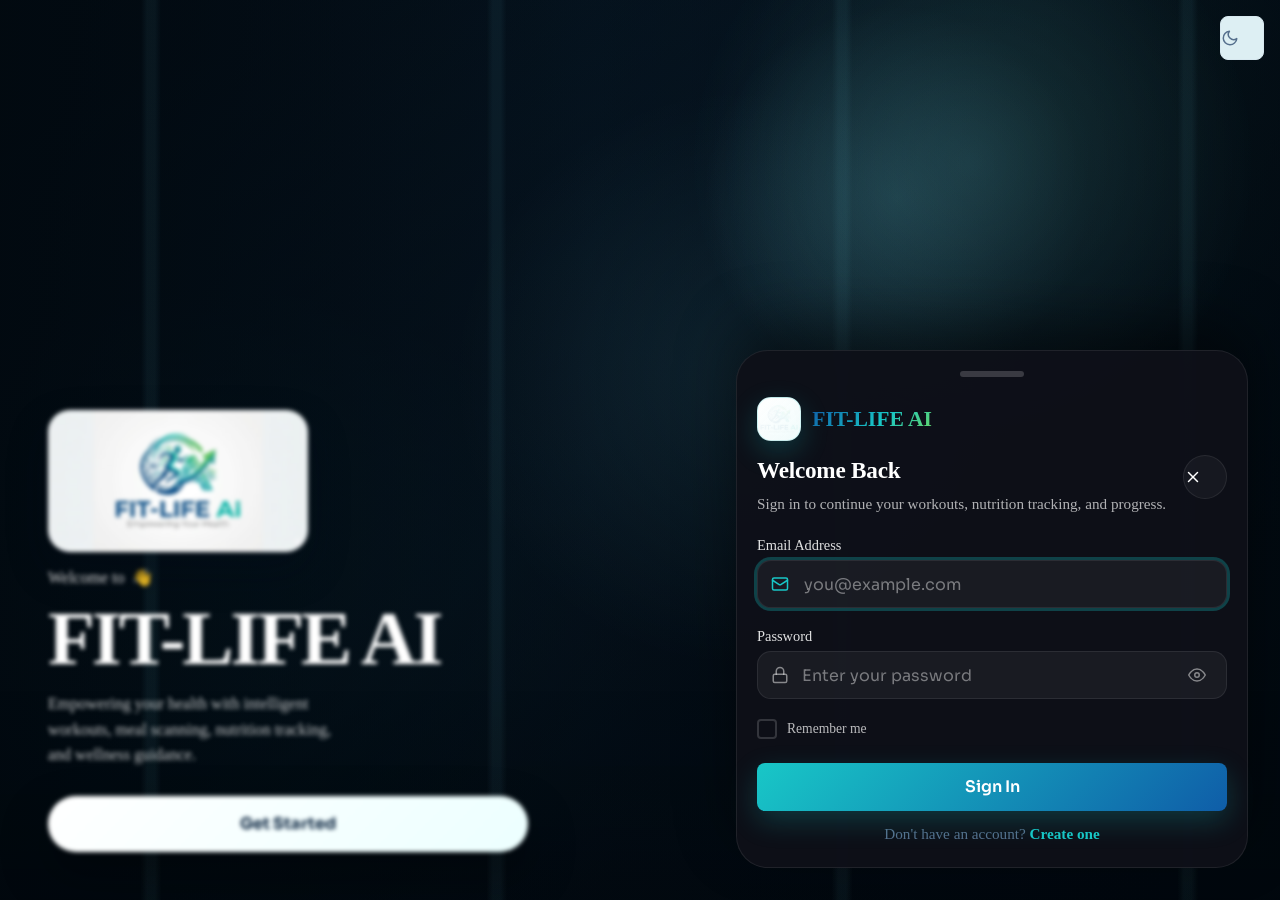
==== commit d5f6cd0f: "Polish AI planner mobile chat layout" ====
--- a/ai-planner.html
+++ b/ai-planner.html
@@ -48,8 +48,8 @@
         <button id="hamburger" class="hamburger" aria-label="Toggle menu"><svg width="22" height="22" viewBox="0 0 24 24" fill="none" stroke="currentColor" stroke-width="2" stroke-linecap="round" stroke-linejoin="round"><line x1="3" y1="12" x2="21" y2="12"/><line x1="3" y1="6" x2="21" y2="6"/><line x1="3" y1="18" x2="21" y2="18"/></svg></button>
         <h2 class="topbar-title">🤖 AI Diet Planner</h2>
       </div>
-      <div class="topbar-right">
-        <label class="checkbox-wrap" style="font-size: 0.85rem; color: var(--text-muted);">
+      <div class="topbar-right ai-planner-topbar-right">
+        <label class="checkbox-wrap ai-voice-toggle">
           <input type="checkbox" id="voice-output-toggle">
           <span class="checkmark"></span>
           🔊 Voice Output
@@ -58,9 +58,9 @@
       </div>
     </header>
 
-    <main class="page-content" style="display: flex; flex-direction: column; height: calc(100vh - 72px);">
+    <main class="page-content ai-planner-page">
       <!-- Chat Messages -->
-      <div class="chat-container" id="chat-container" style="flex: 1; overflow-y: auto; padding-bottom: 16px;">
+      <div class="chat-container" id="chat-container">
         <!-- Welcome Message -->
         <div class="chat-bubble chat-ai animate-fade-in-up">
           <div class="chat-avatar">🤖</div>
@@ -85,13 +85,13 @@
 
       <!-- Input Area -->
       <div class="chat-input-area">
-        <div class="card" style="margin: 0;">
-          <div class="card-body" style="display: flex; gap: 12px; align-items: center; padding: 16px 20px;">
-            <button id="mic-btn" class="btn-icon" aria-label="Voice input" data-tooltip="Voice Input" style="flex-shrink: 0;">
+        <div class="card chat-composer-card">
+          <div class="card-body chat-composer-body">
+            <button id="mic-btn" class="btn-icon chat-composer-icon" aria-label="Voice input" data-tooltip="Voice Input">
               <svg width="18" height="18" viewBox="0 0 24 24" fill="none" stroke="currentColor" stroke-width="2" stroke-linecap="round" stroke-linejoin="round"><path d="M12 2a3 3 0 0 0-3 3v7a3 3 0 0 0 6 0V5a3 3 0 0 0-3-3Z"/><path d="M19 10v2a7 7 0 0 1-14 0v-2"/><line x1="12" y1="19" x2="12" y2="22"/></svg>
             </button>
-            <input type="text" id="chat-input" class="form-input" placeholder="Ask about diet plans, nutrition, or healthy meals..." style="flex: 1; margin: 0;">
-            <button id="send-btn" class="btn btn-primary btn-sm" style="flex-shrink: 0;">
+            <input type="text" id="chat-input" class="form-input chat-input-field" placeholder="Ask about diet plans, nutrition, or healthy meals...">
+            <button id="send-btn" class="btn btn-primary btn-sm chat-send-btn">
               <svg width="16" height="16" viewBox="0 0 24 24" fill="none" stroke="currentColor" stroke-width="2" stroke-linecap="round" stroke-linejoin="round"><line x1="22" y1="2" x2="11" y2="13"/><polygon points="22 2 15 22 11 13 2 9 22 2"/></svg>
               Send
             </button>
--- a/css/main.css
+++ b/css/main.css
@@ -8,38 +8,43 @@
 /* ─── CSS Variables (Light Mode) ─── */
 :root {
   /* Core Colors */
-  --bg:             #f0f4f8;
-  --bg-alt:         #e8eef5;
+  --bg:             #edf7f8;
+  --bg-alt:         #ddeff3;
   --card:           #ffffff;
-  --card-hover:     #f8fbff;
-  --text:           #1a1a2e;
-  --text-muted:     #6b7280;
-  --text-light:     #9ca3af;
+  --card-hover:     #f5fbfd;
+  --text:           #12365d;
+  --text-muted:     #56708d;
+  --text-light:     #88a1b3;
+
+  --brand-blue:     #0f5da8;
+  --brand-cyan:     #18c7c7;
+  --brand-green:    #66d567;
+  --brand-ink:      #0d2742;
 
   /* Accent Colors */
-  --accent:         #00d4aa;
-  --accent-hover:   #00b894;
-  --accent-dark:    #00a884;
-  --accent-glow:    rgba(0, 212, 170, 0.25);
-  --accent-subtle:  rgba(0, 212, 170, 0.08);
+  --accent:         #18c7c7;
+  --accent-hover:   #11b5b5;
+  --accent-dark:    #0f5da8;
+  --accent-glow:    rgba(24, 199, 199, 0.28);
+  --accent-subtle:  rgba(24, 199, 199, 0.1);
 
   /* Semantic Colors */
   --danger:         #ff6b6b;
   --danger-bg:      rgba(255, 107, 107, 0.1);
   --warning:        #ffd93d;
   --warning-bg:     rgba(255, 217, 61, 0.1);
-  --success:        #6bcb77;
-  --success-bg:     rgba(107, 203, 119, 0.1);
-  --info:           #4ea8de;
-  --info-bg:        rgba(78, 168, 222, 0.1);
+  --success:        #66d567;
+  --success-bg:     rgba(102, 213, 103, 0.12);
+  --info:           #0f5da8;
+  --info-bg:        rgba(15, 93, 168, 0.12);
 
   /* Borders & Shadows */
-  --border:         #e0e7ef;
-  --border-light:   #f0f3f7;
+  --border:         #d7e8ef;
+  --border-light:   #ecf6f8;
   --shadow-sm:      0 2px 8px rgba(0, 0, 0, 0.04);
-  --shadow:         0 4px 24px rgba(0, 0, 0, 0.07);
-  --shadow-lg:      0 8px 40px rgba(0, 0, 0, 0.12);
-  --shadow-accent:  0 4px 20px rgba(0, 212, 170, 0.2);
+  --shadow:         0 8px 28px rgba(15, 45, 78, 0.08);
+  --shadow-lg:      0 18px 44px rgba(15, 45, 78, 0.14);
+  --shadow-accent:  0 10px 28px rgba(24, 199, 199, 0.22);
 
   /* Glass Effect */
   --glass-bg:       rgba(255, 255, 255, 0.7);
@@ -70,20 +75,20 @@
 
 /* ─── Dark Mode Overrides ─── */
 [data-theme="dark"] {
-  --bg:             #0d0d1a;
-  --bg-alt:         #12122a;
-  --card:           #1a1a2e;
-  --card-hover:     #22223a;
-  --text:           #e8eaf6;
-  --text-muted:     #8888aa;
-  --text-light:     #5a5a7a;
-  --border:         #2a2a45;
-  --border-light:   #1e1e38;
+  --bg:             #07111d;
+  --bg-alt:         #0d1c2d;
+  --card:           #0f1f33;
+  --card-hover:     #152841;
+  --text:           #effafc;
+  --text-muted:     #8fb6c2;
+  --text-light:     #567789;
+  --border:         #19344f;
+  --border-light:   #12263c;
   --shadow-sm:      0 2px 8px rgba(0, 0, 0, 0.2);
-  --shadow:         0 4px 24px rgba(0, 0, 0, 0.4);
-  --shadow-lg:      0 8px 40px rgba(0, 0, 0, 0.5);
-  --glass-bg:       rgba(26, 26, 46, 0.7);
-  --glass-border:   rgba(42, 42, 69, 0.5);
+  --shadow:         0 10px 28px rgba(0, 0, 0, 0.42);
+  --shadow-lg:      0 18px 46px rgba(0, 0, 0, 0.56);
+  --glass-bg:       rgba(11, 25, 40, 0.78);
+  --glass-border:   rgba(26, 52, 79, 0.55);
 }
 
 /* ─── Reset ─── */
--- a/css/components.css
+++ b/css/components.css
@@ -416,10 +416,17 @@
   border-radius: var(--radius-sm);
   padding: 4px;
   overflow-x: auto;
+  scrollbar-width: none;
+  -ms-overflow-style: none;
+}
+
+.tab-bar::-webkit-scrollbar {
+  display: none;
 }
 
 .tab-btn {
-  flex: 1;
+  flex: 0 0 auto;
+  min-width: max-content;
   padding: 10px 16px;
   border: none;
   background: transparent;
@@ -607,6 +614,18 @@
   border-radius: var(--radius-sm);
 }
 
+.log-item-media {
+  overflow: hidden;
+  padding: 0;
+}
+
+.log-item-image {
+  width: 100%;
+  height: 100%;
+  object-fit: cover;
+  display: block;
+}
+
 .log-item-info {
   flex: 1;
 }
@@ -696,13 +715,17 @@
   display: flex;
   flex-direction: column;
   gap: 16px;
-  padding: 16px 0;
+  flex: 1 1 auto;
+  overflow-y: auto;
+  min-height: 0;
+  padding: 12px 0 24px;
+  scroll-padding-bottom: 180px;
 }
 
 .chat-bubble {
   display: flex;
   gap: 12px;
-  max-width: 85%;
+  max-width: 84%;
   align-items: flex-start;
 }
 
@@ -747,6 +770,8 @@
   border-radius: 16px 16px 16px 4px;
   padding: 12px 16px;
   box-shadow: var(--shadow-sm);
+  min-width: 0;
+  max-width: 100%;
 }
 
 .chat-content-user {
@@ -754,6 +779,7 @@
   border: none;
   border-radius: 16px 16px 4px 16px;
   color: #fff;
+  min-width: 120px;
 }
 
 .chat-content-user .chat-text {
@@ -765,10 +791,11 @@
 }
 
 .chat-text {
-  font-size: 0.9rem;
+  font-size: 0.95rem;
   line-height: 1.6;
   color: var(--text);
   word-wrap: break-word;
+  overflow-wrap: anywhere;
 }
 
 .chat-text ul {
@@ -786,9 +813,134 @@
   margin-top: 6px;
 }
 
+.chat-provider {
+  margin-top: 8px;
+  font-size: 0.72rem;
+  color: var(--text-light);
+  letter-spacing: 0.04em;
+}
+
+.chat-suggestions {
+  display: flex;
+  flex-wrap: nowrap;
+  overflow-x: auto;
+  gap: 8px;
+  margin-top: 10px;
+  padding-bottom: 2px;
+  scrollbar-width: thin;
+}
+
+.chat-suggestion-chip {
+  min-height: 36px;
+  flex: 0 0 auto;
+  width: auto;
+  padding: 8px 12px;
+  border-radius: 999px;
+  border: 1px solid var(--border);
+  background: var(--bg-alt);
+  color: var(--text);
+  font-size: 0.8rem;
+  font-weight: 600;
+  cursor: pointer;
+  transition: var(--transition-fast);
+}
+
+.chat-suggestion-chip:hover {
+  border-color: var(--accent);
+  color: var(--accent-dark);
+  background: var(--accent-subtle);
+}
+
+.chat-suggestions-breakfast .chat-suggestion-chip,
+.chat-suggestions-lunch .chat-suggestion-chip,
+.chat-suggestions-dinner .chat-suggestion-chip,
+.chat-suggestions-snack .chat-suggestion-chip {
+  background: rgba(102, 213, 103, 0.12);
+}
+
+.chat-suggestions-workout .chat-suggestion-chip {
+  background: rgba(15, 93, 168, 0.14);
+}
+
+.chat-suggestions-progress .chat-suggestion-chip,
+.chat-suggestions-body_metrics .chat-suggestion-chip {
+  background: rgba(24, 199, 199, 0.14);
+}
+
+.chat-suggestions-hydration .chat-suggestion-chip,
+.chat-suggestions-recovery .chat-suggestion-chip {
+  background: rgba(255, 217, 61, 0.14);
+}
+
 .chat-input-area {
   flex-shrink: 0;
-  padding-top: 8px;
+  position: sticky;
+  bottom: calc(76px + env(safe-area-inset-bottom, 0px));
+  z-index: 10;
+  padding-top: 14px;
+  padding-bottom: 6px;
+  background: linear-gradient(180deg, rgba(7, 8, 22, 0) 0%, rgba(7, 8, 22, 0.92) 26%, rgba(7, 8, 22, 0.98) 100%);
+}
+
+.ai-planner-page {
+  display: flex;
+  flex-direction: column;
+  min-height: calc(100vh - var(--header-h));
+  height: calc(100vh - var(--header-h));
+  gap: 12px;
+  padding-bottom: 110px;
+}
+
+.ai-planner-topbar-right {
+  gap: 10px;
+}
+
+.ai-voice-toggle {
+  font-size: 0.85rem;
+  color: var(--text-muted);
+  white-space: nowrap;
+}
+
+.chat-composer-card {
+  margin: 0;
+  border-radius: 22px;
+  backdrop-filter: blur(10px);
+}
+
+.chat-composer-body {
+  display: grid;
+  grid-template-columns: 52px minmax(0, 1fr) auto;
+  gap: 10px;
+  align-items: center;
+  padding: 14px 14px 14px 16px;
+}
+
+.chat-composer-icon {
+  width: 48px;
+  height: 48px;
+  min-width: 48px;
+}
+
+.chat-input-field {
+  min-height: 52px;
+  margin: 0;
+  padding: 0 16px;
+  font-size: 1rem;
+  line-height: 1.4;
+  text-align: left;
+}
+
+.chat-input-field::placeholder {
+  color: var(--text-light);
+}
+
+.chat-send-btn {
+  min-height: 48px;
+  padding-inline: 18px;
+  display: inline-flex;
+  align-items: center;
+  justify-content: center;
+  gap: 8px;
 }
 
 /* Typing Dots */
@@ -945,12 +1097,43 @@
   .workout-week-grid { grid-template-columns: repeat(2, 1fr); }
   .diet-grid { grid-template-columns: 1fr; }
   .chat-bubble { max-width: 95%; }
+  .ai-voice-toggle { display: none; }
+  .ai-planner-page { padding-top: 8px; padding-bottom: 132px; }
+  .chat-bubble.chat-ai { max-width: 85%; }
+  .chat-bubble.chat-user { max-width: 82%; }
+  .chat-avatar,
+  .chat-avatar-user { width: 32px; height: 32px; font-size: 0.82rem; }
+  .chat-content { padding: 12px 14px; }
+  .chat-content-user { min-width: 128px; }
+  .chat-text { font-size: 0.94rem; line-height: 1.55; }
+  .chat-time,
+  .chat-provider { font-size: 0.68rem; }
+  .chat-input-area { bottom: calc(84px + env(safe-area-inset-bottom, 0px)); padding-top: 12px; padding-bottom: 8px; }
+  .chat-composer-body { grid-template-columns: 48px minmax(0, 1fr) auto; gap: 8px; padding: 12px; }
+  .chat-send-btn { min-width: 88px; }
 }
 
 @media (max-width: 480px) {
   .card-grid-4 { grid-template-columns: 1fr; }
   .grid-4 { grid-template-columns: 1fr; }
   .workout-week-grid { grid-template-columns: 1fr; }
+  .ai-planner-page { padding-inline: 0; padding-bottom: 138px; }
+  .chat-container { gap: 14px; padding-top: 8px; padding-bottom: 28px; }
+  .chat-bubble { gap: 8px; }
+  .chat-bubble.chat-ai { max-width: 86%; }
+  .chat-bubble.chat-user { max-width: 84%; }
+  .chat-avatar,
+  .chat-avatar-user { width: 28px; height: 28px; font-size: 0.78rem; }
+  .chat-content { padding: 12px; }
+  .chat-content-user { min-width: 112px; }
+  .chat-suggestions { gap: 6px; margin-top: 8px; }
+  .chat-suggestion-chip { min-height: 34px; padding: 7px 10px; font-size: 0.76rem; }
+  .chat-input-area { bottom: calc(82px + env(safe-area-inset-bottom, 0px)); }
+  .chat-composer-card { border-radius: 20px; }
+  .chat-composer-body { grid-template-columns: 44px minmax(0, 1fr) auto; gap: 8px; padding: 10px; }
+  .chat-composer-icon { width: 44px; height: 44px; min-width: 44px; }
+  .chat-input-field { min-height: 48px; font-size: 0.96rem; padding-inline: 14px; }
+  .chat-send-btn { min-width: 78px; min-height: 44px; padding-inline: 14px; }
 }
 
 .scanner-hero-body {
@@ -1021,6 +1204,12 @@
 .scanner-stage {
   position: relative;
   min-height: 520px;
+}
+
+.scanner-stage[data-state="analyzing"] .scanner-preview-image,
+.scanner-stage[data-state="result"] .scanner-preview-image,
+.scanner-stage[data-state="error"] .scanner-preview-image {
+  filter: saturate(1.04);
 }
 
 .scanner-panel {
@@ -1269,6 +1458,7 @@
   display: flex;
   flex-wrap: wrap;
   gap: 12px;
+  align-items: center;
 }
 
 .scanner-results-grid {
@@ -1289,6 +1479,15 @@
   background: var(--bg-alt);
   border-radius: var(--radius);
   border: 1px solid var(--border);
+}
+
+.scanner-metric-primary {
+  background: linear-gradient(135deg, rgba(0, 212, 170, 0.14), rgba(0, 180, 216, 0.14));
+  border-color: rgba(0, 212, 170, 0.18);
+}
+
+.scanner-metric-value {
+  font-size: clamp(1.35rem, 5vw, 2rem);
 }
 
 .scanner-feedback-card,
@@ -1299,6 +1498,53 @@
   border: 1px solid var(--border);
 }
 
+.scanner-warning-card {
+  padding: 16px;
+  border-radius: 18px;
+  border: 1px solid var(--border);
+}
+
+.scanner-warning-card-alert {
+  background: var(--warning-bg);
+  border-color: rgba(255, 217, 61, 0.35);
+}
+
+.scanner-warning-card-success {
+  background: var(--success-bg);
+  border-color: rgba(107, 203, 119, 0.35);
+}
+
+.scanner-warning-card-neutral {
+  background: var(--bg-alt);
+  border-color: var(--border);
+}
+
+.scanner-warning-head {
+  display: flex;
+  align-items: center;
+  justify-content: space-between;
+  gap: 12px;
+  margin-bottom: 8px;
+  flex-wrap: wrap;
+}
+
+.scanner-warning-title {
+  margin: 0 0 8px;
+  font-size: 1rem;
+  color: var(--text);
+}
+
+.scanner-warning-list {
+  margin: 10px 0 0;
+  padding-left: 18px;
+  color: var(--text);
+  line-height: 1.6;
+}
+
+.scanner-warning-list li + li {
+  margin-top: 4px;
+}
+
 .scanner-feedback-label {
   font-size: 0.78rem;
   text-transform: uppercase;
@@ -1311,12 +1557,60 @@
   color: var(--text);
 }
 
+.scanner-hint-copy {
+  margin-top: 8px;
+  font-size: 0.82rem;
+  color: var(--text-muted);
+}
+
+.scanner-error-card {
+  display: flex;
+  align-items: flex-start;
+  gap: 14px;
+  padding: 16px;
+  border-radius: 20px;
+  background: rgba(255, 217, 61, 0.08);
+  border: 1px solid rgba(255, 217, 61, 0.18);
+}
+
+.scanner-error-icon {
+  width: 54px;
+  height: 54px;
+  flex-shrink: 0;
+  display: flex;
+  align-items: center;
+  justify-content: center;
+  border-radius: 18px;
+  background: linear-gradient(135deg, rgba(255, 217, 61, 0.16), rgba(0, 212, 170, 0.12));
+  color: var(--warning);
+  font-weight: 800;
+  letter-spacing: 0.08em;
+}
+
+.scanner-error-actions {
+  display: flex;
+  gap: 12px;
+  flex-wrap: wrap;
+}
+
 .scanner-history-item {
   display: flex;
   align-items: center;
   gap: 14px;
   padding: 12px 0;
   border-bottom: 1px solid var(--border);
+}
+
+.scanner-history-toolbar {
+  display: flex;
+  align-items: center;
+  justify-content: flex-end;
+  gap: 8px;
+  flex-wrap: wrap;
+}
+
+.scanner-history-toolbar .btn {
+  width: auto;
 }
 
 .scanner-history-item:last-child {
@@ -1338,6 +1632,19 @@
   object-fit: cover;
 }
 
+.scanner-history-thumb-fallback {
+  width: 100%;
+  height: 100%;
+  display: flex;
+  align-items: center;
+  justify-content: center;
+  color: var(--text-muted);
+  font-size: 0.78rem;
+  font-weight: 700;
+  letter-spacing: 0.06em;
+  text-transform: uppercase;
+}
+
 .scanner-history-copy {
   flex: 1;
   min-width: 0;
@@ -1352,6 +1659,17 @@
 .scanner-history-copy span {
   font-size: 0.86rem;
   color: var(--text-muted);
+}
+
+.scanner-history-actions {
+  display: flex;
+  align-items: center;
+  justify-content: flex-end;
+  flex-shrink: 0;
+}
+
+.scanner-history-delete {
+  min-width: 82px;
 }
 
 @keyframes scannerSweep {
@@ -1394,6 +1712,13 @@
     min-width: 116px;
     padding: 12px 14px;
   }
+
+  .scanner-control-strip {
+    position: sticky;
+    bottom: 78px;
+    z-index: 30;
+    backdrop-filter: blur(12px);
+  }
 }
 
 @media (max-width: 480px) {
@@ -1428,6 +1753,20 @@
   .scanner-history-item {
     align-items: flex-start;
     flex-wrap: wrap;
+  }
+
+  .scanner-history-toolbar {
+    width: 100%;
+    justify-content: flex-start;
+  }
+
+  .scanner-history-actions {
+    width: 100%;
+    justify-content: flex-start;
+  }
+
+  .scanner-error-card {
+    flex-direction: column;
   }
 }
 
@@ -1528,6 +1867,10 @@
 .scanner-history-thumb {
   width: 56px;
   height: 56px;
+}
+
+.scanner-control-strip {
+  border: 1px solid var(--border);
 }
 
 @media (min-width: 640px) {
@@ -1597,3 +1940,852 @@
     grid-template-columns: repeat(4, minmax(0, 1fr));
   }
 }
+
+/* Mobile page-level layout helpers */
+.dashboard-chart-body {
+  display: flex;
+  align-items: center;
+  justify-content: center;
+}
+
+.dashboard-quote-body {
+  padding: 24px 18px !important;
+  text-align: center;
+}
+
+.dashboard-quote-icon {
+  font-size: 2rem;
+  margin-bottom: 12px;
+}
+
+.dashboard-quote-text {
+  font-size: 1rem;
+  font-style: italic;
+  color: var(--text);
+  line-height: 1.6;
+}
+
+.dashboard-tip-text,
+.dashboard-quicklog-copy {
+  font-size: 0.9rem;
+}
+
+.quick-log-buttons {
+  display: grid;
+  grid-template-columns: 1fr;
+  gap: 12px;
+}
+
+.tracker-date-bar {
+  display: flex;
+  align-items: center;
+  justify-content: space-between;
+  gap: 16px;
+  flex-wrap: wrap;
+}
+
+.tracker-date-controls {
+  display: grid;
+  grid-template-columns: 44px minmax(0, 1fr) 44px;
+  align-items: center;
+  gap: 12px;
+  width: 100%;
+}
+
+.tracker-date-input {
+  max-width: none;
+}
+
+.tracker-center-card {
+  padding: 28px 18px !important;
+  text-align: center;
+}
+
+.tracker-center-icon {
+  font-size: 2.6rem;
+  margin-bottom: 16px;
+}
+
+.tracker-center-value {
+  font-size: clamp(2rem, 10vw, 2.8rem);
+  font-weight: 700;
+  color: var(--accent);
+  margin-bottom: 4px;
+}
+
+.tracker-progress-wrap,
+.tracker-range-wrap {
+  max-width: 400px;
+  margin: 0 auto 24px;
+}
+
+.tracker-progress-wrap {
+  height: 14px;
+}
+
+.tracker-water-actions,
+.tracker-water-custom-row {
+  display: grid;
+  gap: 12px;
+}
+
+.tracker-water-actions {
+  grid-template-columns: 1fr;
+}
+
+.tracker-water-custom-row {
+  margin-top: 24px;
+}
+
+.tracker-water-custom-group {
+  margin: 0;
+}
+
+.tracker-water-custom-input {
+  text-align: center;
+}
+
+.workout-day-summary,
+.weekly-plan-head {
+  display: flex;
+  justify-content: space-between;
+  gap: 16px;
+  flex-wrap: wrap;
+  align-items: center;
+}
+
+.workout-day-summary-title,
+.weekly-plan-title {
+  font-size: 1.05rem;
+  font-weight: 700;
+  color: var(--text);
+}
+
+.workout-summary-grid {
+  display: grid;
+  grid-template-columns: 1fr;
+  gap: 16px;
+}
+
+.workout-session-body {
+  display: grid;
+  grid-template-columns: 1fr;
+  gap: 16px;
+  align-items: center;
+}
+
+.workout-session-progress {
+  min-width: 0;
+}
+
+.workout-timer-body {
+  text-align: center;
+  padding: 24px 16px !important;
+}
+
+.timer-controls {
+  display: grid;
+  grid-template-columns: 1fr;
+  gap: 12px;
+}
+
+.workout-day-summary-meta,
+.weekly-plan-meta {
+  font-size: 0.85rem;
+  margin-top: 4px;
+}
+
+.exercise-card-body {
+  display: grid;
+  grid-template-columns: 40px 1fr;
+  gap: 16px;
+  padding: 20px 16px !important;
+  align-items: start;
+}
+
+.exercise-check {
+  width: 40px;
+  height: 40px;
+  border-radius: 50%;
+  border: 2px solid var(--border);
+  display: flex;
+  align-items: center;
+  justify-content: center;
+  font-size: 1.2rem;
+  flex-shrink: 0;
+  transition: var(--transition);
+}
+
+.exercise-visual {
+  width: 100%;
+  min-height: 180px;
+  border-radius: 18px;
+  border: 1px solid var(--border);
+  background: linear-gradient(180deg, rgba(0,212,170,0.12), rgba(0,180,216,0.04));
+  display: flex;
+  align-items: center;
+  justify-content: center;
+  grid-column: 1 / -1;
+}
+
+.exercise-copy {
+  min-width: 0;
+  grid-column: 1 / -1;
+}
+
+.exercise-name {
+  font-weight: 700;
+  color: var(--text);
+  font-size: 1rem;
+}
+
+.exercise-meta {
+  font-size: 0.85rem;
+  margin-top: 4px;
+}
+
+.exercise-posture-box {
+  margin-top: 12px;
+  padding: 12px 14px;
+  border-radius: 14px;
+  background: var(--surface-2);
+  border: 1px solid var(--border);
+}
+
+.exercise-posture-label {
+  font-size: 0.8rem;
+  color: var(--text-muted);
+  margin-bottom: 4px;
+}
+
+.exercise-posture-title,
+.weekly-plan-posture {
+  font-weight: 600;
+  color: var(--text);
+}
+
+.exercise-posture-cues,
+.weekly-plan-cues {
+  font-size: 0.85rem;
+  margin-top: 8px;
+  line-height: 1.55;
+}
+
+.exercise-actions {
+  display: grid;
+  grid-template-columns: 1fr;
+  gap: 8px;
+  grid-column: 1 / -1;
+}
+
+.weekly-plan-card-body {
+  padding: 16px !important;
+}
+
+.weekly-plan-list {
+  display: grid;
+  gap: 12px;
+}
+
+.weekly-plan-item {
+  display: grid;
+  grid-template-columns: 1fr;
+  gap: 14px;
+  padding: 14px;
+  border-radius: 16px;
+  border: 1px solid var(--border);
+  background: var(--surface-2);
+}
+
+.weekly-plan-visual {
+  border-radius: 14px;
+  background: linear-gradient(180deg, rgba(0,212,170,0.14), rgba(0,180,216,0.05));
+  display: flex;
+  align-items: center;
+  justify-content: center;
+  min-height: 108px;
+}
+
+.weekly-plan-exercise-title {
+  font-weight: 700;
+  color: var(--text);
+}
+
+.weekly-plan-exercise-meta,
+.recommendation-exercise-meta {
+  font-size: 0.85rem;
+  margin-top: 4px;
+}
+
+.diet-card-body {
+  padding: 18px !important;
+}
+
+.diet-card-head {
+  display: flex;
+  align-items: center;
+  gap: 12px;
+  margin-bottom: 12px;
+}
+
+.diet-card-icon {
+  font-size: 1.25rem;
+  min-width: 2.5rem;
+  min-height: 2.5rem;
+  display: inline-flex;
+  align-items: center;
+  justify-content: center;
+  border-radius: 999px;
+  background: var(--bg-alt);
+}
+
+.diet-card-title,
+.recommendation-day-label,
+.recommendation-exercise-name {
+  font-weight: 600;
+  color: var(--text);
+  font-size: 0.95rem;
+}
+
+.diet-card-badge {
+  margin-top: 6px;
+}
+
+.diet-card-text {
+  color: var(--text-muted);
+  font-size: 0.9rem;
+  line-height: 1.6;
+}
+
+.recommendation-day-body {
+  padding: 16px !important;
+}
+
+.recommendation-day-head {
+  display: flex;
+  align-items: center;
+  justify-content: space-between;
+  gap: 12px;
+  margin-bottom: 12px;
+}
+
+.recommendation-rest-copy {
+  font-size: 0.85rem;
+}
+
+@media (min-width: 640px) {
+  .tab-btn {
+    flex: 1;
+    min-width: 0;
+  }
+
+  .quick-log-buttons,
+  .tracker-water-actions {
+    grid-template-columns: repeat(2, minmax(0, 1fr));
+  }
+
+  .tracker-date-controls {
+    width: auto;
+    grid-template-columns: 44px minmax(180px, 220px) 44px;
+  }
+
+  .tracker-water-custom-row {
+    grid-template-columns: minmax(0, 150px) auto;
+    justify-content: center;
+  }
+
+  .exercise-actions {
+    grid-template-columns: repeat(2, minmax(0, 1fr));
+  }
+
+  .weekly-plan-item {
+    grid-template-columns: 108px 1fr;
+  }
+
+  .workout-summary-grid {
+    grid-template-columns: repeat(2, minmax(0, 1fr));
+  }
+
+  .timer-controls {
+    grid-template-columns: repeat(2, minmax(0, 1fr));
+  }
+}
+
+@media (min-width: 768px) {
+  .quick-log-buttons {
+    grid-template-columns: repeat(2, minmax(0, 1fr));
+  }
+
+  .exercise-card-body {
+    grid-template-columns: 40px 120px minmax(0, 1fr) auto;
+    padding: 20px 24px !important;
+    align-items: stretch;
+  }
+
+  .exercise-visual,
+  .exercise-copy,
+  .exercise-actions {
+    grid-column: auto;
+  }
+
+  .exercise-visual {
+    min-height: 120px;
+  }
+
+  .exercise-actions {
+    grid-template-columns: 1fr;
+    align-content: start;
+  }
+
+  .workout-summary-grid {
+    grid-template-columns: repeat(4, minmax(0, 1fr));
+  }
+
+  .workout-session-body {
+    grid-template-columns: auto minmax(200px, 1fr) auto;
+    gap: 24px;
+  }
+
+  .timer-controls {
+    display: inline-grid;
+    grid-template-columns: repeat(4, minmax(0, auto));
+  }
+}
+
+.workout-goal-hero-body {
+  display: grid;
+  grid-template-columns: 1fr;
+  gap: 18px;
+  align-items: stretch;
+}
+
+.workout-goal-copy {
+  display: flex;
+  flex-direction: column;
+  gap: 14px;
+}
+
+.workout-goal-title {
+  margin: 0;
+  font-size: clamp(2rem, 7vw, 3.6rem);
+  line-height: 0.98;
+  letter-spacing: -0.04em;
+}
+
+.workout-goal-copytext {
+  margin: 0;
+  color: var(--text-muted);
+  line-height: 1.65;
+}
+
+.workout-goal-meta {
+  display: flex;
+  gap: 10px;
+  flex-wrap: wrap;
+}
+
+.workout-goal-visual {
+  position: relative;
+  min-height: 240px;
+  border-radius: 28px;
+  overflow: hidden;
+  border: 1px solid var(--border);
+  background: linear-gradient(180deg, rgba(0, 212, 170, 0.12), rgba(0, 180, 216, 0.05));
+}
+
+.workout-goal-image,
+.workout-goal-image-fallback {
+  width: 100%;
+  height: 100%;
+}
+
+.workout-goal-image {
+  object-fit: cover;
+}
+
+.workout-goal-image-fallback {
+  display: flex;
+  flex-direction: column;
+  justify-content: flex-end;
+  gap: 12px;
+  padding: 24px;
+  background:
+    linear-gradient(180deg, rgba(5, 10, 18, 0.18), rgba(5, 10, 18, 0.72)),
+    radial-gradient(circle at top right, rgba(0, 212, 170, 0.2), transparent 35%),
+    radial-gradient(circle at bottom left, rgba(0, 180, 216, 0.24), transparent 28%),
+    linear-gradient(135deg, #0a121c, #11283b);
+}
+
+.workout-goal-fallback-badge {
+  display: inline-flex;
+  align-items: center;
+  width: fit-content;
+  padding: 8px 14px;
+  border-radius: 999px;
+  background: rgba(255, 255, 255, 0.12);
+  color: #fff;
+  font-size: 0.78rem;
+  font-weight: 700;
+  letter-spacing: 0.08em;
+}
+
+.workout-goal-fallback-text {
+  color: #fff;
+  font-size: clamp(1.2rem, 6vw, 2rem);
+  font-weight: 800;
+}
+
+.workout-day-header {
+  padding-bottom: 0 !important;
+}
+
+.workout-activity-list {
+  display: grid;
+  gap: 14px;
+}
+
+.exercise-card {
+  overflow: hidden;
+}
+
+.exercise-card.completed {
+  opacity: 0.7;
+}
+
+.exercise-card.exercise-card-active {
+  border-color: var(--accent);
+  box-shadow: 0 0 0 2px var(--accent-subtle);
+}
+
+.exercise-card-body {
+  display: grid;
+  grid-template-columns: 1fr;
+  gap: 16px;
+  align-items: start;
+}
+
+.exercise-visual,
+.workout-media {
+  min-height: 210px;
+  border-radius: 20px;
+  border: 1px solid var(--border);
+  background: linear-gradient(180deg, rgba(0, 212, 170, 0.12), rgba(0, 180, 216, 0.04));
+  overflow: hidden;
+}
+
+.exercise-media {
+  width: 100%;
+  height: 100%;
+  object-fit: contain;
+  background: rgba(6, 12, 18, 0.3);
+}
+
+.exercise-copy {
+  min-width: 0;
+}
+
+.exercise-inline-controls {
+  margin-top: 14px;
+  display: grid;
+  grid-template-columns: 1fr;
+  gap: 12px;
+}
+
+.exercise-inline-timer {
+  display: flex;
+  align-items: center;
+  justify-content: space-between;
+  gap: 12px;
+  padding: 12px 14px;
+  border-radius: 14px;
+  border: 1px solid var(--border);
+  background: rgba(255, 255, 255, 0.03);
+}
+
+.exercise-inline-timer-label {
+  font-size: 0.78rem;
+  text-transform: uppercase;
+  letter-spacing: 0.06em;
+  color: var(--text-muted);
+}
+
+.exercise-inline-timer-value {
+  color: var(--accent);
+  font-size: 1rem;
+  font-weight: 800;
+}
+
+.exercise-inline-actions {
+  display: grid;
+  grid-template-columns: repeat(2, minmax(0, 1fr));
+  gap: 10px;
+}
+
+.exercise-name {
+  font-size: 1.08rem;
+  font-weight: 700;
+  color: var(--text);
+}
+
+.exercise-meta {
+  margin-top: 6px;
+  color: var(--text-muted);
+  font-size: 0.9rem;
+}
+
+.exercise-posture-box {
+  margin-top: 14px;
+  padding: 14px 16px;
+  border-radius: 16px;
+  background: var(--surface-2);
+  border: 1px solid var(--border);
+}
+
+.exercise-posture-label {
+  font-size: 0.78rem;
+  text-transform: uppercase;
+  letter-spacing: 0.05em;
+  color: var(--text-muted);
+}
+
+.exercise-posture-title,
+.weekly-plan-posture {
+  margin-top: 8px;
+  color: var(--text);
+  font-weight: 700;
+}
+
+.exercise-posture-cues,
+.weekly-plan-cues {
+  margin-top: 8px;
+  color: var(--text-muted);
+  line-height: 1.6;
+  font-size: 0.9rem;
+}
+
+.exercise-media-fallback {
+  height: 100%;
+  min-height: 210px;
+  display: flex;
+  flex-direction: column;
+  justify-content: center;
+  align-items: center;
+  padding: 22px;
+  text-align: center;
+  gap: 10px;
+}
+
+.exercise-media-fallback-icon {
+  width: 58px;
+  height: 58px;
+  border-radius: 18px;
+  display: flex;
+  align-items: center;
+  justify-content: center;
+  background: rgba(255, 255, 255, 0.1);
+  color: var(--accent);
+  font-weight: 800;
+  letter-spacing: 0.08em;
+}
+
+.exercise-media-fallback-title {
+  color: var(--text);
+  font-weight: 700;
+}
+
+.exercise-media-fallback-copy,
+.exercise-media-fallback-meta {
+  color: var(--text-muted);
+  line-height: 1.55;
+  font-size: 0.88rem;
+}
+
+.workout-stats-grid {
+  display: grid;
+  grid-template-columns: repeat(3, minmax(0, 1fr));
+  gap: 12px;
+}
+
+.workout-active-layout {
+  display: grid;
+  grid-template-columns: 1fr;
+  gap: 18px;
+}
+
+.workout-active-primary,
+.workout-active-secondary {
+  display: grid;
+  gap: 14px;
+}
+
+.workout-active-title {
+  font-size: clamp(1.35rem, 5vw, 2rem);
+  font-weight: 800;
+  color: var(--text);
+}
+
+.workout-active-meta,
+.workout-next-meta {
+  line-height: 1.6;
+}
+
+.workout-timer-display {
+  padding: 18px;
+  border-radius: 22px;
+  background: linear-gradient(180deg, rgba(0, 212, 170, 0.12), rgba(0, 180, 216, 0.05));
+  border: 1px solid rgba(0, 212, 170, 0.14);
+  text-align: center;
+}
+
+.workout-timer-phase {
+  font-size: 0.84rem;
+  text-transform: uppercase;
+  letter-spacing: 0.08em;
+  color: var(--text-muted);
+}
+
+.workout-timer-clock {
+  margin-top: 10px;
+  font-size: clamp(2.8rem, 14vw, 5rem);
+  line-height: 1;
+  font-weight: 800;
+  color: var(--accent);
+  font-family: var(--font-mono, var(--font-main));
+}
+
+.workout-session-stats {
+  display: flex;
+  gap: 10px;
+  flex-wrap: wrap;
+}
+
+.workout-next-card {
+  padding: 16px;
+  border-radius: 18px;
+  background: var(--surface-2);
+  border: 1px solid var(--border);
+}
+
+.workout-next-label {
+  font-size: 0.8rem;
+  text-transform: uppercase;
+  letter-spacing: 0.06em;
+  color: var(--text-muted);
+}
+
+.workout-next-name {
+  margin-top: 6px;
+  font-size: 1rem;
+  font-weight: 700;
+  color: var(--text);
+}
+
+.workout-media-large {
+  min-height: 260px;
+}
+
+.workout-complete-grid {
+  display: grid;
+  grid-template-columns: repeat(2, minmax(0, 1fr));
+  gap: 12px;
+}
+
+.workout-week-list {
+  display: grid;
+  gap: 16px;
+}
+
+.workout-week-card {
+  padding: 16px;
+  border-radius: 20px;
+  border: 1px solid var(--border);
+  background: var(--surface-2);
+}
+
+.workout-week-card-today {
+  border-color: var(--accent);
+  box-shadow: 0 0 0 2px var(--accent-subtle);
+}
+
+.workout-week-head {
+  display: flex;
+  align-items: center;
+  justify-content: space-between;
+  gap: 12px;
+  flex-wrap: wrap;
+}
+
+.workout-week-summary {
+  margin-top: 10px;
+  color: var(--text-muted);
+  font-size: 0.9rem;
+}
+
+.weekly-plan-list {
+  display: grid;
+  gap: 12px;
+  margin-top: 14px;
+  grid-template-columns: repeat(auto-fit, minmax(220px, 1fr));
+}
+
+.weekly-plan-item {
+  display: grid;
+  grid-template-columns: 1fr;
+  gap: 14px;
+  padding: 14px;
+  border-radius: 16px;
+  border: 1px solid var(--border);
+  background: rgba(255, 255, 255, 0.02);
+}
+
+.weekly-plan-visual {
+  min-height: 120px;
+  border-radius: 16px;
+  overflow: hidden;
+  border: 1px solid var(--border);
+  background: linear-gradient(180deg, rgba(0, 212, 170, 0.12), rgba(0, 180, 216, 0.05));
+}
+
+.weekly-plan-exercise-title {
+  font-weight: 700;
+  color: var(--text);
+}
+
+.weekly-plan-exercise-meta {
+  margin-top: 4px;
+}
+
+@media (min-width: 640px) {
+  .workout-goal-hero-body {
+    grid-template-columns: minmax(0, 1fr) minmax(180px, 220px);
+  }
+
+  .exercise-inline-controls {
+    grid-template-columns: auto 1fr;
+    align-items: center;
+  }
+}
+
+@media (min-width: 768px) {
+  .workout-active-layout {
+    grid-template-columns: minmax(0, 1.1fr) minmax(280px, 0.9fr);
+  }
+
+  .exercise-card-body {
+    grid-template-columns: 180px minmax(0, 1fr);
+  }
+
+  .workout-goal-hero-body {
+    grid-template-columns: minmax(0, 1.15fr) minmax(320px, 0.85fr);
+  }
+}
+
+@media (min-width: 1024px) {
+  .workout-stats-grid {
+    grid-template-columns: repeat(3, minmax(0, 1fr));
+  }
+
+  .workout-complete-grid {
+    grid-template-columns: repeat(4, minmax(0, 1fr));
+  }
+}
--- a/css/dashboard.css
+++ b/css/dashboard.css
@@ -32,20 +32,24 @@
 .sidebar-logo-icon {
   width: 40px;
   height: 40px;
-  background: linear-gradient(135deg, var(--accent), #00b4d8);
+  background:
+    linear-gradient(135deg, rgba(255,255,255,0.95), rgba(240,252,252,0.92)),
+    url('../assets/fit-life-ai-logo.jpeg') center/cover no-repeat;
   border-radius: 12px;
   display: flex;
   align-items: center;
   justify-content: center;
-  font-size: 1.2rem;
+  font-size: 0;
+  color: transparent;
   flex-shrink: 0;
   box-shadow: var(--shadow-accent);
+  border: 1px solid rgba(24, 199, 199, 0.18);
 }
 
 .sidebar-logo-text {
   font-size: 1.15rem;
   font-weight: 700;
-  background: linear-gradient(135deg, var(--accent), #00b4d8);
+  background: linear-gradient(135deg, var(--brand-blue), var(--brand-cyan) 58%, var(--brand-green));
   -webkit-background-clip: text;
   -webkit-text-fill-color: transparent;
   background-clip: text;
@@ -215,21 +219,43 @@
   gap: 12px;
 }
 
+.topbar-right .btn-icon,
 .scanner-shortcut-btn {
   width: 44px;
   height: 44px;
-  border-radius: 14px;
+  min-width: 44px;
+  border-radius: 999px;
   display: inline-flex;
   align-items: center;
   justify-content: center;
-  background: linear-gradient(135deg, var(--accent), #00b4d8);
+  padding: 0;
+  line-height: 1;
+}
+
+.topbar-right .btn-icon {
+  background: var(--bg-alt);
+  color: var(--text-muted);
+  border: 1px solid var(--border);
+}
+
+.topbar-right .btn-icon:hover {
+  background: var(--accent-subtle);
+  color: var(--accent);
+  border-color: rgba(0, 212, 170, 0.22);
+}
+
+.scanner-shortcut-btn {
+  background: linear-gradient(135deg, var(--brand-blue), var(--brand-cyan) 60%, var(--brand-green));
   color: #fff;
   box-shadow: var(--shadow-accent);
 }
 
+.topbar-right .btn-icon svg,
 .scanner-shortcut-btn svg {
   width: 20px;
   height: 20px;
+  display: block;
+  margin: auto;
   stroke: currentColor;
   fill: none;
   stroke-width: 2;
@@ -298,11 +324,13 @@
   background: rgba(0, 0, 0, 0.5);
   z-index: 99;
   opacity: 0;
+  pointer-events: none;
   transition: opacity 0.3s ease;
 }
 
 .sidebar-overlay.active {
   opacity: 1;
+  pointer-events: auto;
 }
 
 /* ═══════════  RESPONSIVE  ═══════════ */
@@ -764,30 +792,35 @@
 .topbar {
   height: auto;
   min-height: var(--header-h);
-  padding: 12px 16px;
-  gap: 12px;
-  flex-wrap: wrap;
+  padding: 10px 14px;
+  gap: 10px;
+  flex-wrap: nowrap;
 }
 
 .topbar-left,
 .topbar-right {
   min-width: 0;
-  flex-wrap: wrap;
+  flex-wrap: nowrap;
 }
 
 .topbar-left {
   flex: 1 1 auto;
+  overflow: hidden;
 }
 
 .topbar-title {
-  font-size: 1rem;
+  font-size: 0.96rem;
   line-height: 1.25;
+  white-space: nowrap;
+  overflow: hidden;
+  text-overflow: ellipsis;
 }
 
 .topbar-right {
-  width: 100%;
+  width: auto;
+  flex: 0 0 auto;
   justify-content: flex-end;
-  gap: 10px;
+  gap: 8px;
 }
 
 .scanner-shortcut-btn,
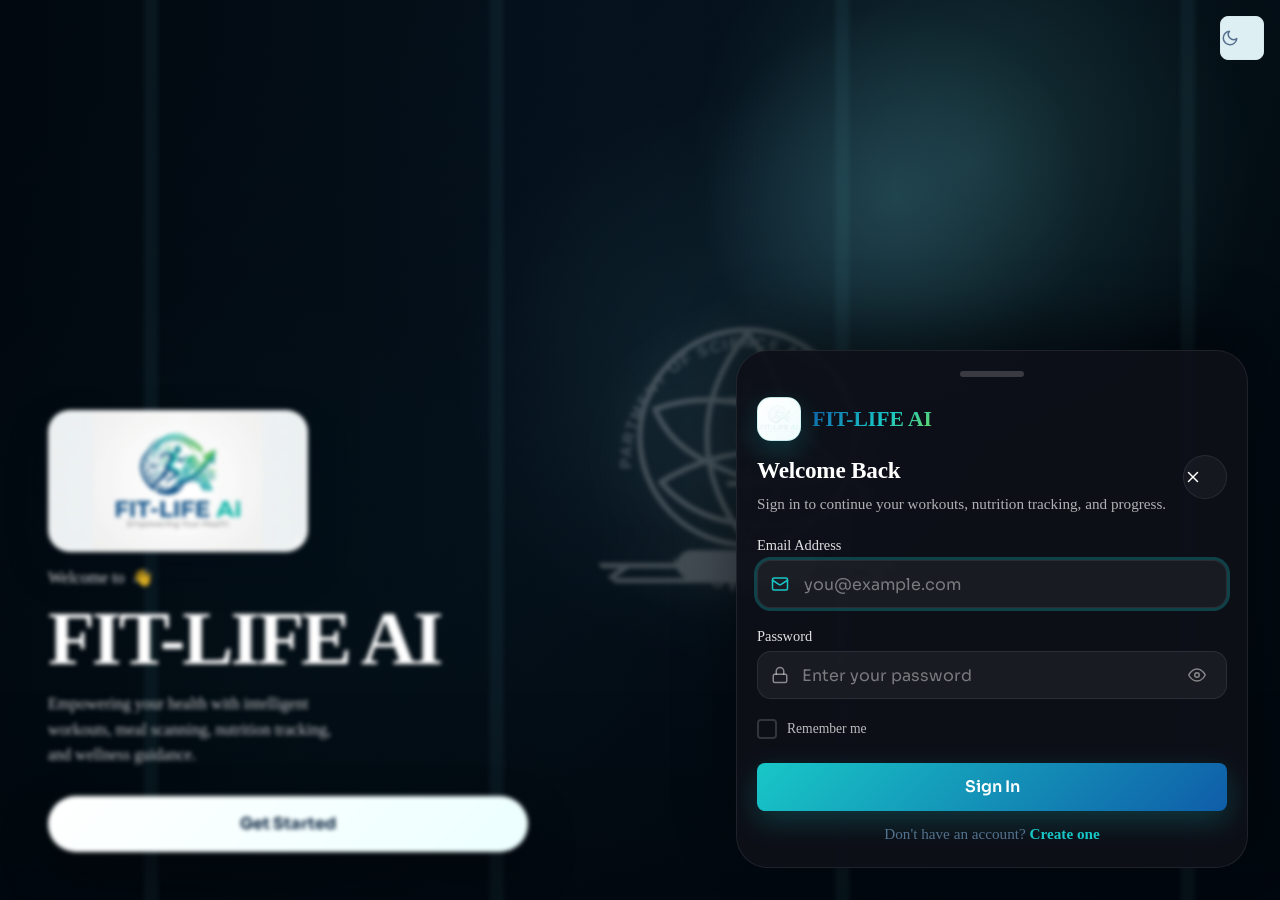
==== commit bc7be539: "Clean up logo markup across pages" ====
--- a/ai-planner.html
+++ b/ai-planner.html
@@ -17,7 +17,7 @@
   <div id="sidebar-overlay" class="sidebar-overlay"></div>
 
   <aside id="sidebar" class="sidebar">
-    <a href="dashboard.html" class="sidebar-logo"><div class="sidebar-logo-icon">🏋️</div><span class="sidebar-logo-text">FitLife</span></a>
+    <a href="dashboard.html" class="sidebar-logo"><div class="sidebar-logo-icon" aria-hidden="true"></div><span class="sidebar-logo-text">FitLife</span></a>
     <nav class="sidebar-nav">
       <span class="nav-section">Main</span>
       <a href="dashboard.html" class="nav-link"><svg width="20" height="20" viewBox="0 0 24 24" fill="none" stroke="currentColor" stroke-width="2" stroke-linecap="round" stroke-linejoin="round"><rect x="3" y="3" width="7" height="7"/><rect x="14" y="3" width="7" height="7"/><rect x="14" y="14" width="7" height="7"/><rect x="3" y="14" width="7" height="7"/></svg><span class="nav-label">Dashboard</span></a>
--- a/css/main.css
+++ b/css/main.css
@@ -118,6 +118,33 @@
   transition: background 0.3s ease, color 0.3s ease;
 }
 
+body:not(.welcome-page)::after {
+  content: '';
+  position: fixed;
+  right: 16px;
+  bottom: calc(98px + env(safe-area-inset-bottom));
+  width: 58px;
+  height: 58px;
+  border-radius: 50%;
+  background:
+    linear-gradient(135deg, rgba(255, 255, 255, 0.98), rgba(238, 248, 250, 0.92)),
+    url('../assets/college-emblem.svg') center/80% no-repeat;
+  border: 1px solid rgba(18, 54, 93, 0.12);
+  box-shadow: 0 14px 28px rgba(7, 17, 29, 0.12);
+  opacity: 0.62;
+  z-index: 20;
+  pointer-events: none;
+}
+
+[data-theme="dark"] body:not(.welcome-page)::after {
+  background:
+    linear-gradient(135deg, rgba(19, 35, 51, 0.98), rgba(7, 17, 29, 0.92)),
+    url('../assets/college-emblem.svg') center/80% no-repeat;
+  border-color: rgba(255, 255, 255, 0.16);
+  box-shadow: 0 14px 30px rgba(0, 0, 0, 0.34);
+  opacity: 0.72;
+}
+
 body,
 button,
 input,
@@ -265,6 +292,13 @@
 
 /* ─── Responsive Helpers ─── */
 @media (max-width: 768px) {
+  body:not(.welcome-page)::after {
+    width: 50px;
+    height: 50px;
+    right: 12px;
+    bottom: calc(88px + env(safe-area-inset-bottom));
+    opacity: 0.58;
+  }
   .hide-mobile { display: none !important; }
 }
 
